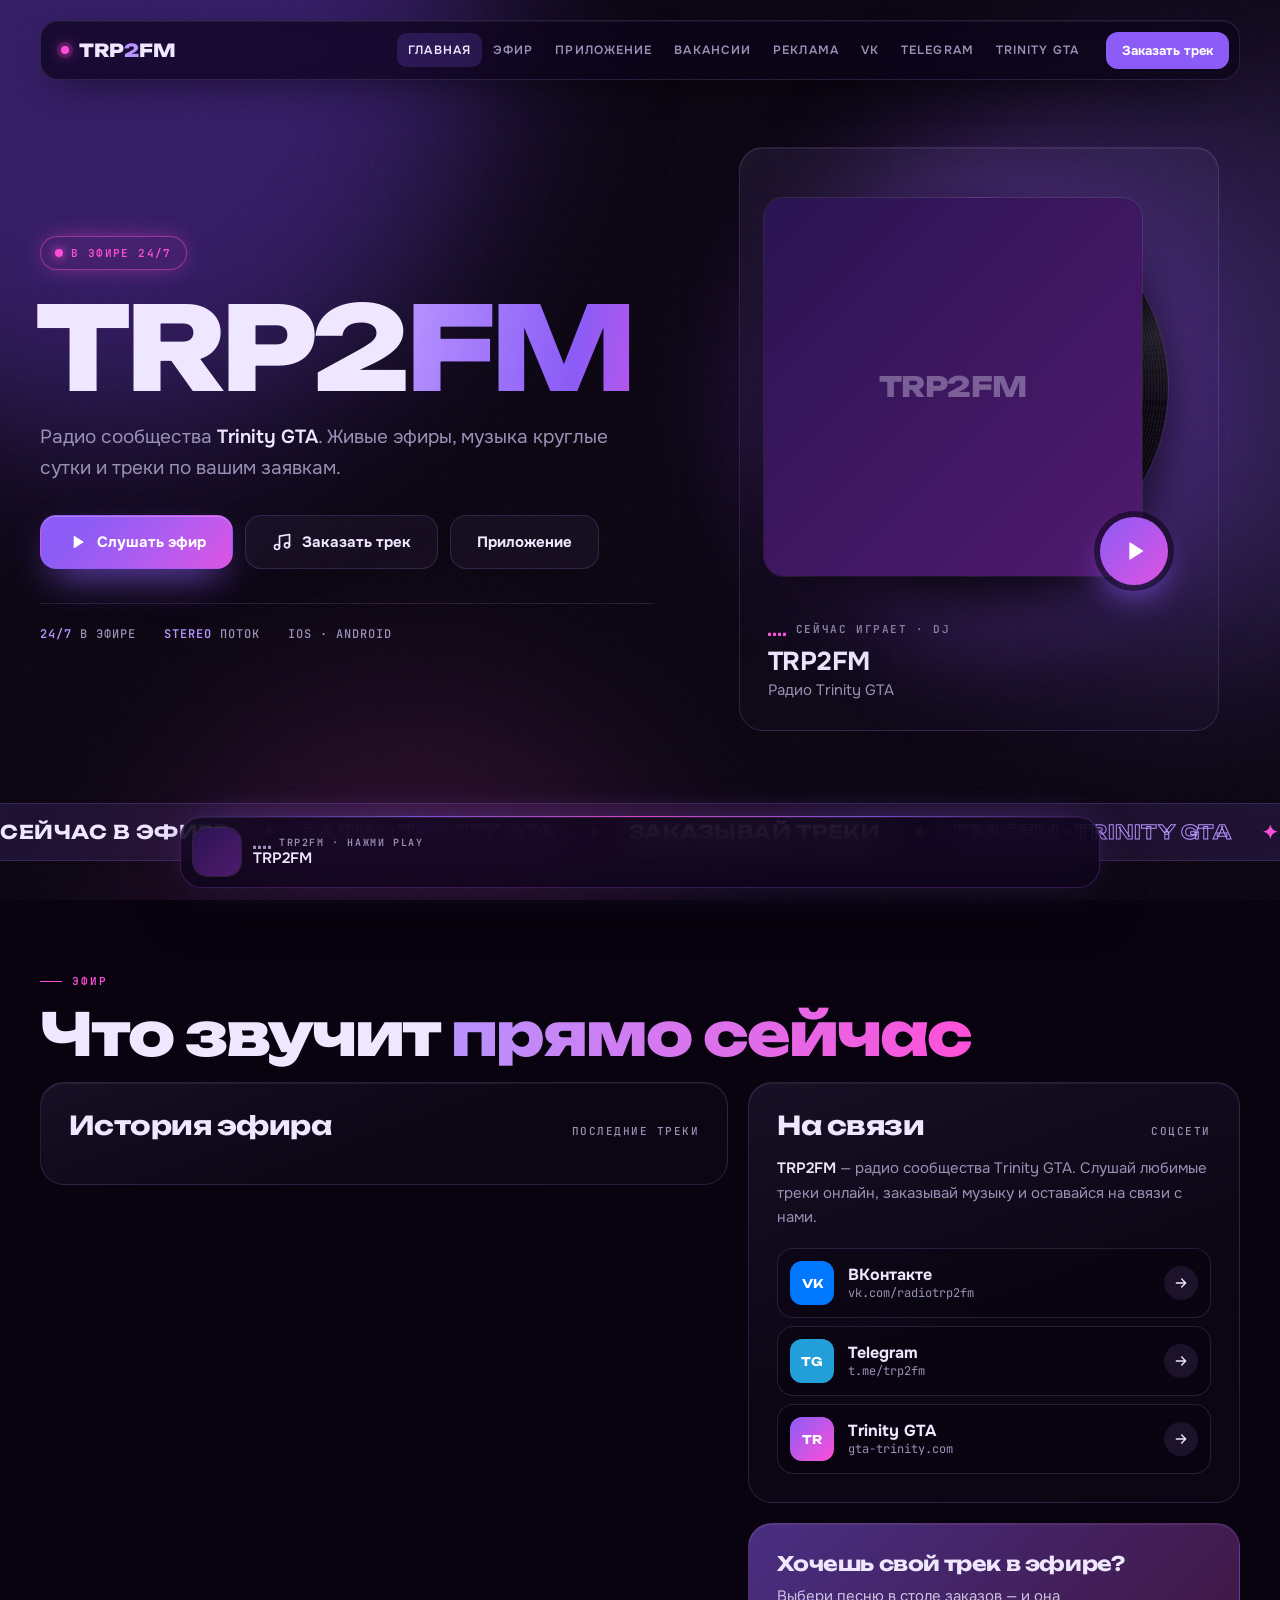
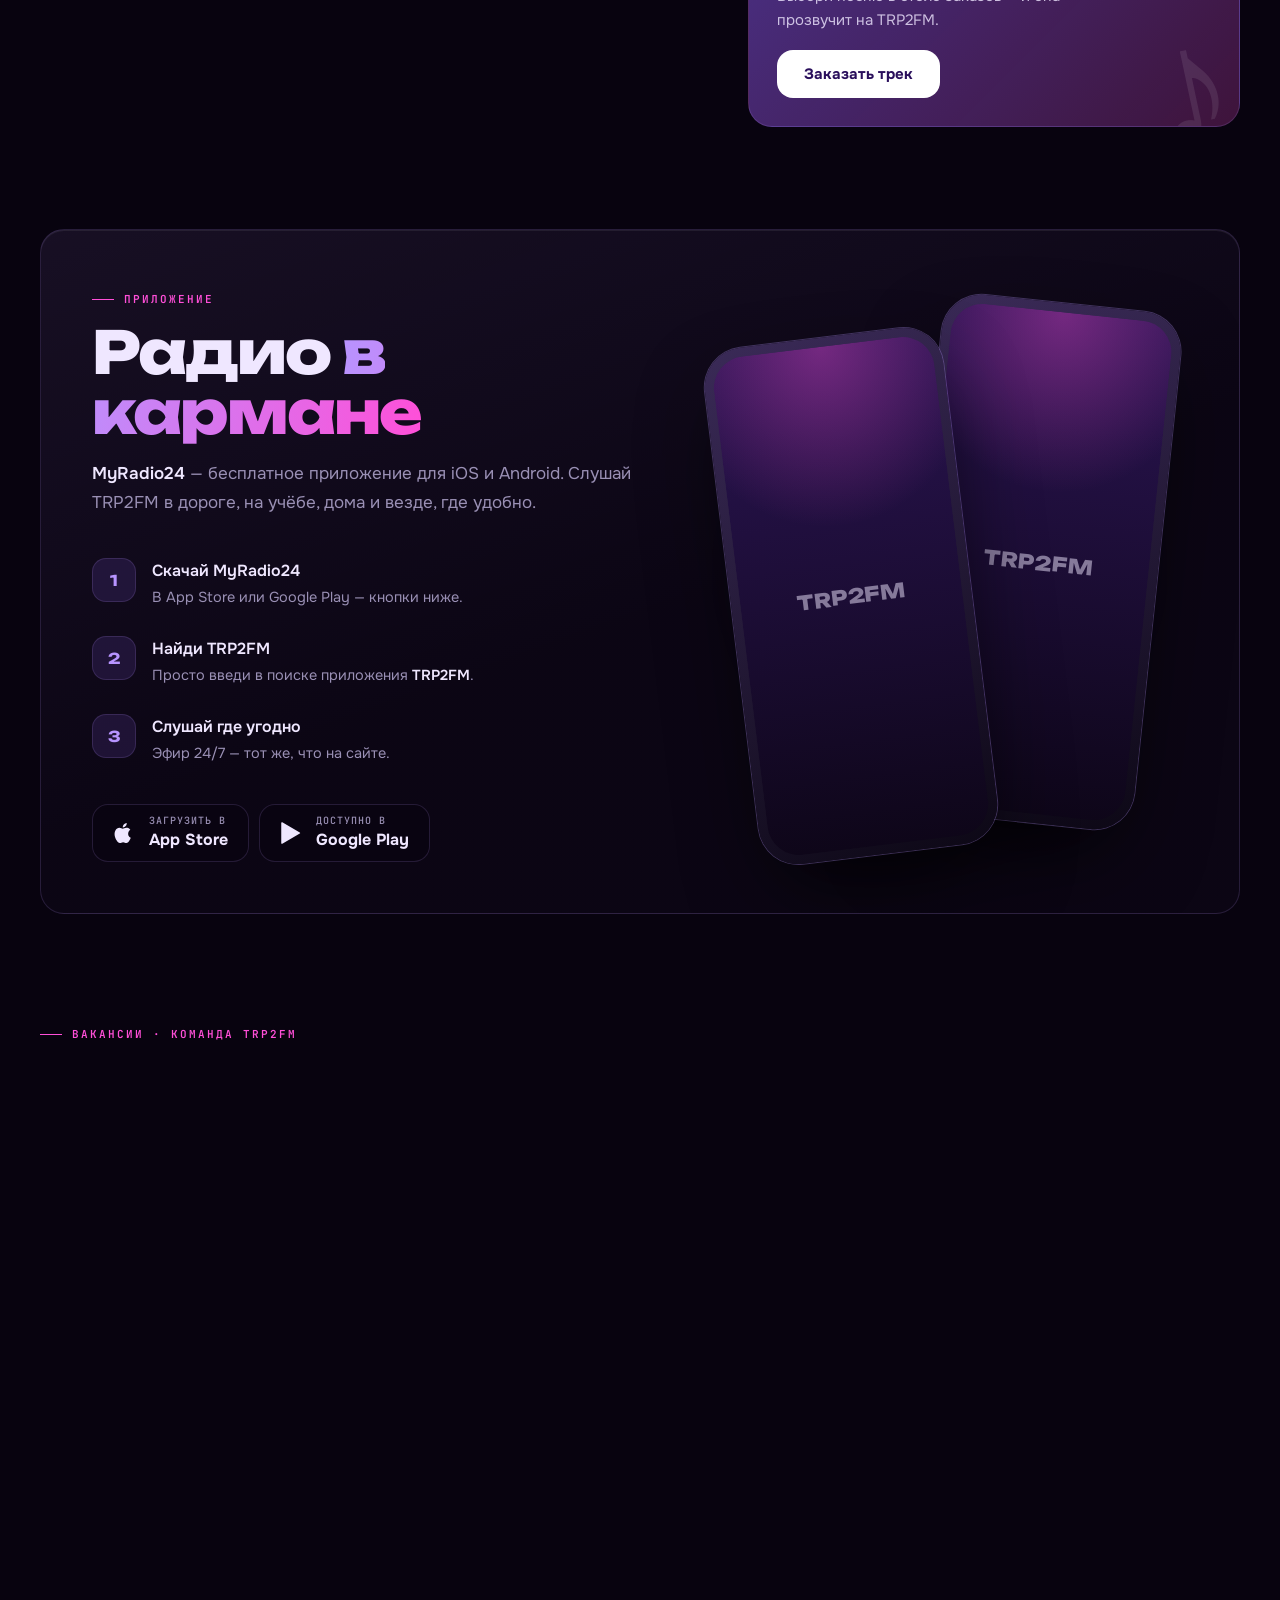
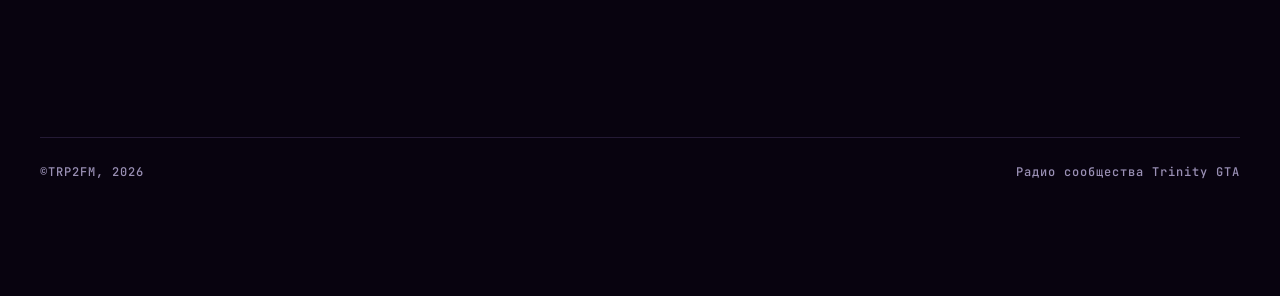
==== trp2fm/index.html @ f59fa4ba "Refresh TRP2FM radio site design and fix mobile player layout Co-Authored-By: Claude Fable 5.2 <nore" ====
<!DOCTYPE html>
<html lang="ru">
<!-- ВЕРСИЯ ДЛЯ ПРОСМОТРА НА КОМПЬЮТЕРЕ: то же, что index.php, но без PHP, счётчика Метрики и серверных скриптов /js/*.
     Картинки из /imgs и /app здесь не загрузятся — вместо них показаны запасные значки. Эфир и текущий трек работают, если есть интернет. -->
<head>
    <meta charset="utf-8">
    <meta name="viewport" content="width=device-width, initial-scale=1, viewport-fit=cover">
    <meta name="theme-color" content="#08030f">
    <meta name="description" content="Radio TRP2FM — радио сообщества Trinity GTA. Слушай онлайн 24/7, заказывай треки, скачай приложение и стань ведущим.">
    <link rel="icon" href="/imgs/favicon.jpg">
    <link rel="preconnect" href="https://fonts.googleapis.com">
    <link rel="preconnect" href="https://fonts.gstatic.com" crossorigin>
    <link href="https://fonts.googleapis.com/css2?family=Unbounded:wght@500;700;800&family=Onest:wght@400;500;600;700&family=JetBrains+Mono:wght@400;500;600&display=swap" rel="stylesheet">
    <title>Radio TRP2FM - Слушать онлайн. Заказ треков</title>
    <script>
    /* Запоминаем аудио-элемент плеера, чтобы точно знать: играет эфир, грузится или стоит */
    window.__trpMedia = [];
    (function(){ try {
        var P = HTMLMediaElement.prototype, orig = P.play;
        P.play = function(){
            if (window.__trpMedia.indexOf(this) < 0) { window.__trpMedia.push(this); document.dispatchEvent(new CustomEvent('trp:media', { detail: this })); }
            return orig.apply(this, arguments);
        };
    } catch (e) {} })();
    document.documentElement.className += ' js';
    </script>
    <style>
        :root {
            /* цветовая гамма — прежняя */
            --ink:      #08030f;
            --ink-2:    #120822;
            --violet:   #8b5cf6;
            --violet-2: #b794ff;
            --neon:     #ff4fd8;
            --paper:    #efe7ff;
            --mute:     #9a90b5;
            --line:     rgba(183,148,255,0.16);
            --glass:    rgba(183,148,255,0.06);
            --glass-2:  rgba(18,8,34,0.72);
            --display:  'Unbounded', 'Arial Black', Impact, sans-serif;
            --body:     'Onest', system-ui, -apple-system, 'Segoe UI', sans-serif;
            --mono:     'JetBrains Mono', ui-monospace, Consolas, monospace;
            --ease:     cubic-bezier(.22,1,.36,1);
            --r:        24px;
            --pad-l:    max(16px, env(safe-area-inset-left, 0px));
            --pad-r:    max(16px, env(safe-area-inset-right, 0px));
            --dock-h:   72px;

            /* имена, которые использовал прежний блок плеера */
            --purple-glow:  #a855f7;
            --purple-light: #c084fc;
            --border:       rgba(168, 85, 247, 0.25);
            --white:        #ffffff;
        }

        *, *::before, *::after { box-sizing: border-box; }
        html { scroll-behavior: smooth; -webkit-text-size-adjust: 100%; overflow-x: hidden; }
        body {
            margin: 0; min-width: 320px; overflow-x: hidden;
            background: var(--ink); color: var(--paper);
            font: 400 16px/1.6 var(--body); text-align: left; -webkit-font-smoothing: antialiased;
        }
        a, a:hover { color: inherit; text-decoration: none; }
        h1, h2, h3, p, ol, ul { margin: 0; }
        button { font: inherit; color: inherit; }
        img, svg { display: block; }
        [hidden] { display: none !important; }
        :focus-visible { outline: 2px solid var(--violet-2); outline-offset: 3px; border-radius: 8px; }
        ::selection { background: var(--violet); color: #fff; }

        /* ─── ФОН ─── */
        .atmo { position: fixed; inset: 0; z-index: 0; pointer-events: none; overflow: hidden; }
        .atmo i { position: absolute; border-radius: 50%; filter: blur(90px); will-change: transform; }
        .atmo .a1 { width: 60vmax; height: 60vmax; left: -22vmax; top: -26vmax; background: rgba(110,60,220,.42); animation: float1 26s ease-in-out infinite alternate; }
        .atmo .a2 { width: 46vmax; height: 46vmax; right: -16vmax; top: 6vmax; background: rgba(139,92,246,.26); animation: float2 32s ease-in-out infinite alternate; }
        .atmo .a3 { width: 40vmax; height: 40vmax; left: 12vmax; bottom: -24vmax; background: rgba(255,79,216,.13); animation: float1 38s ease-in-out infinite alternate-reverse; }
        @keyframes float1 { to { transform: translate(6vmax, 5vmax) scale(1.1); } }
        @keyframes float2 { to { transform: translate(-7vmax, 6vmax) scale(.92); } }
        .grain { position: fixed; inset: 0; z-index: 1; pointer-events: none; opacity: .06;
            background-image: url("data:image/svg+xml,%3Csvg xmlns='http://www.w3.org/2000/svg' width='160' height='160'%3E%3Cfilter id='n'%3E%3CfeTurbulence type='fractalNoise' baseFrequency='.9' numOctaves='3' stitchTiles='stitch'/%3E%3C/filter%3E%3Crect width='100%25' height='100%25' filter='url(%23n)'/%3E%3C/svg%3E"); }

        .page-wrap { position: relative; z-index: 2; padding: 0 var(--pad-r) 0 var(--pad-l); overflow-x: clip; } /* clip: ничего не вылезает за экран по ширине, шапка при этом остаётся «липкой» */
        .wrap { max-width: 1200px; margin: 0 auto; }
        section[id] { scroll-margin-top: 96px; }

        /* стекло */
        .card { position: relative; border-radius: var(--r); border: 1px solid var(--line);
            background: linear-gradient(160deg, rgba(183,148,255,.09), rgba(183,148,255,.025) 55%);
            box-shadow: inset 0 1px 0 rgba(255,255,255,.07); }

        /* ─── ШАПКА ─── */
        .top { position: sticky; top: calc(10px + env(safe-area-inset-top, 0px)); z-index: 100; padding-top: 10px; }
        .navrow { display: flex; align-items: center; gap: 8px; height: 60px; padding: 0 10px 0 20px; border-radius: 18px;
            border: 1px solid var(--line); background: rgba(12,5,24,.72);
            -webkit-backdrop-filter: blur(18px) saturate(1.4); backdrop-filter: blur(18px) saturate(1.4);
            box-shadow: 0 14px 40px -18px rgba(0,0,0,.8), inset 0 1px 0 rgba(255,255,255,.06); }
        .logo { display: flex; align-items: center; gap: 10px; font: 800 18px var(--display); letter-spacing: -.3px; color: var(--paper); margin-right: auto; }
        .logo em { font-style: normal; color: var(--violet-2); }
        .logo i { width: 8px; height: 8px; border-radius: 50%; background: var(--neon); box-shadow: 0 0 0 4px rgba(255,79,216,.18), 0 0 14px var(--neon); animation: pulse 1.6s ease-in-out infinite; }
        @keyframes pulse { 50% { opacity: .35; } }
        .links { display: flex; align-items: center; }
        .links .nav-link { font: 600 12px var(--body); text-transform: uppercase; letter-spacing: 1.1px; color: var(--mute);
            padding: 9px 11px; border-radius: 10px; transition: color .2s, background .2s; white-space: nowrap; }
        .links .nav-link:hover { color: var(--paper); background: rgba(183,148,255,.1); }
        .links .nav-link.cur { color: var(--paper); background: rgba(139,92,246,.2); }
        .nav-order { margin-left: 8px; font: 700 13px var(--body); padding: 10px 16px; border-radius: 12px; background: var(--violet); color: #fff; white-space: nowrap;
            transition: background .2s, transform .2s var(--ease); }
        .nav-order:hover { background: #9b6dff; color: #fff; transform: translateY(-1px); }
        .burger { display: none; align-items: center; gap: 8px; background: rgba(183,148,255,.08); border: 1px solid var(--line); color: var(--paper);
            font: 600 13px var(--body); padding: 0 14px; height: 40px; border-radius: 12px; cursor: pointer; }
        .burger span, .burger span::before, .burger span::after { display: block; width: 16px; height: 2px; border-radius: 2px; background: currentColor; position: relative; transition: transform .25s var(--ease), background .2s; }
        .burger span::before, .burger span::after { content: ""; position: absolute; left: 0; }
        .burger span::before { top: -5px; } .burger span::after { top: 5px; }
        .burger[aria-expanded="true"] span { background: transparent; }
        .burger[aria-expanded="true"] span::before { transform: translateY(5px) rotate(45deg); }
        .burger[aria-expanded="true"] span::after { transform: translateY(-5px) rotate(-45deg); }
        .drawer { display: grid; grid-template-columns: 1fr 1fr; gap: 6px; margin-top: 8px; padding: 10px; border-radius: 18px; border: 1px solid var(--line);
            background: rgba(12,5,24,.94); -webkit-backdrop-filter: blur(18px); backdrop-filter: blur(18px); box-shadow: 0 24px 60px -20px rgba(0,0,0,.9); }
        .drawer .mobile-nav-link { font: 600 13px var(--body); letter-spacing: 1px; text-transform: uppercase; color: var(--paper); padding: 14px; border-radius: 12px; background: rgba(183,148,255,.06); }
        .drawer .mobile-nav-link:hover, .drawer .mobile-nav-link:active { background: rgba(139,92,246,.25); color: #fff; }

        /* ─── КНОПКИ ─── */
        .btn { display: inline-flex; align-items: center; justify-content: center; gap: 10px; min-height: 54px; padding: 0 26px; border-radius: 16px; border: 1px solid transparent;
            font: 700 15px/1.2 var(--body); cursor: pointer; transition: transform .25s var(--ease), box-shadow .25s, background .25s, border-color .25s; -webkit-tap-highlight-color: transparent; }
        .btn svg { width: 20px; height: 20px; flex-shrink: 0; }
        .btn:active { transform: scale(.97); }
        .btn-main, .btn-main:hover { color: #fff; background: linear-gradient(135deg, var(--violet) 20%, #b05cf0 60%, var(--neon) 130%);
            box-shadow: inset 0 1px 0 rgba(255,255,255,.25), 0 16px 40px -14px var(--violet); }
        .btn-main:hover { transform: translateY(-2px); box-shadow: inset 0 1px 0 rgba(255,255,255,.3), 0 22px 50px -14px var(--violet); }
        .btn-ghost { border-color: var(--line); background: var(--glass); color: var(--paper); }
        .btn-ghost:hover { border-color: var(--violet-2); background: rgba(139,92,246,.14); color: var(--paper); transform: translateY(-2px); }
        .btn .i-pause, .on .btn .i-play { display: none; }
        .on .btn .i-pause { display: block; }
        .btn .t-on, .on .btn .t-off { display: none; }
        .on .btn .t-on { display: inline; }

        /* эквалайзер */
        .eq { display: inline-flex; align-items: flex-end; gap: 2px; height: 14px; flex-shrink: 0; }
        .eq i { width: 3px; height: 100%; border-radius: 2px; background: currentColor; transform-origin: 50% 100%; transform: scaleY(.25); }
        .on .eq i { animation: eq 1s ease-in-out infinite; }
        .eq i:nth-child(2) { animation-delay: -.35s; } .eq i:nth-child(3) { animation-delay: -.7s; } .eq i:nth-child(4) { animation-delay: -.2s; }
        @keyframes eq { 0%,100% { transform: scaleY(.25); } 30% { transform: scaleY(1); } 60% { transform: scaleY(.5); } }

        /* ─── HERO ─── */
        .hero { display: grid; grid-template-columns: minmax(0, 1.08fr) minmax(0, .92fr); gap: clamp(28px, 5vw, 72px); align-items: center; padding: clamp(36px, 6vw, 84px) 0 clamp(40px, 6vw, 72px); }
        .hero-copy { min-width: 0; }
        .chips { display: flex; flex-wrap: wrap; gap: 8px; margin-bottom: 26px; }
        .chip { display: inline-flex; align-items: center; gap: 8px; height: 34px; padding: 0 14px; border-radius: 999px; border: 1px solid var(--line); background: var(--glass);
            font: 600 11px var(--mono); letter-spacing: 1.4px; text-transform: uppercase; color: var(--mute); }
        .chip.live { color: var(--neon); border-color: rgba(255,79,216,.45); background: rgba(255,79,216,.08); box-shadow: 0 0 24px -6px rgba(255,79,216,.6); }
        .chip.live i { width: 8px; height: 8px; border-radius: 50%; background: var(--neon); box-shadow: 0 0 10px var(--neon); animation: pulse 1.4s ease-in-out infinite; }
        .chip b { color: var(--paper); font-weight: 600; }
        .chip svg { width: 14px; height: 14px; }
        .word { font: 800 clamp(58px, 9.4vw, 116px)/.9 var(--display); letter-spacing: -.045em; margin: 0 0 22px -.04em; white-space: nowrap; }
        .word em { font-style: normal; color: transparent; background: linear-gradient(100deg, var(--violet-2), var(--violet) 35%, var(--neon) 70%, var(--violet-2)); background-size: 220% 100%;
            -webkit-background-clip: text; background-clip: text; animation: sheen 8s linear infinite; }
        @keyframes sheen { to { background-position: -220% 0; } }
        .tag { font-size: clamp(16px, 1.5vw, 19px); color: var(--mute); max-width: 44ch; margin-bottom: 32px; line-height: 1.6; }
        .tag b { color: var(--paper); font-weight: 600; }
        .cta { display: flex; gap: 12px; flex-wrap: wrap; }
        .facts { display: flex; flex-wrap: wrap; gap: 10px 28px; margin-top: 34px; padding-top: 22px; border-top: 1px solid var(--line); font: 500 12px var(--mono); letter-spacing: 1px; text-transform: uppercase; color: var(--mute); }
        .facts b { color: var(--violet-2); font-weight: 600; }

        /* карточка «сейчас играет» */
        .np { padding: clamp(16px, 2vw, 24px); justify-self: center; width: 100%; max-width: 480px; }
        .np-glow { position: absolute; inset: 8% 8% 22%; border-radius: 50%; background: var(--violet) center / cover no-repeat; filter: blur(70px) saturate(1.7); opacity: .5; z-index: -1; transition: opacity .6s; }
        .on .np-glow { opacity: .8; }
        .np-art { position: relative; aspect-ratio: 1 / 1; }
        .vinyl { position: absolute; inset: 6%; border-radius: 50%; background: repeating-radial-gradient(circle, #0d0a12 0 1.5px, #1b1524 1.5px 3px);
            box-shadow: 0 0 0 1px rgba(183,148,255,.14), 0 20px 50px rgba(0,0,0,.6); transition: transform .9s var(--ease); }
        .vinyl::before { content: ""; position: absolute; inset: 0; border-radius: 50%; animation: spin 3.4s linear infinite; animation-play-state: paused;
            background: conic-gradient(from 30deg, transparent 0 8%, rgba(255,255,255,.1) 12%, transparent 18% 50%, rgba(255,255,255,.08) 62%, transparent 68%); }
        .vinyl::after { content: ""; position: absolute; inset: 36%; border-radius: 50%; background: linear-gradient(135deg, var(--violet), var(--neon)); box-shadow: 0 0 0 3px #0d0a12; }
        .on .vinyl { transform: translateX(18%); }
        .on .vinyl::before { animation-play-state: running; }
        @keyframes spin { to { transform: rotate(360deg); } }
        .cover { position: absolute; inset: 0 12% 0 0; margin: auto 0; aspect-ratio: 1 / 1; height: 88%; border-radius: 20px; overflow: hidden; background: linear-gradient(135deg, #2a1452, #501a6e);
            box-shadow: 0 30px 70px -20px rgba(0,0,0,.85), 0 0 0 1px rgba(255,255,255,.1); transition: transform .9s var(--ease); display: grid; place-items: center; }
        .cover::before { content: "TRP2FM"; font: 800 clamp(18px, 2.4vw, 28px) var(--display); color: rgba(239,231,255,.35); letter-spacing: -.5px; }
        .on .cover { transform: translateX(-2%) rotate(-2deg); }
        .cover [data-myinfo="img"] { position: absolute !important; inset: 0 !important; width: auto !important; height: auto !important; margin: 0 !important; display: block !important;
            border-radius: 0 !important; background-size: cover !important; background-position: center !important; background-repeat: no-repeat !important; }
        [data-myinfo="logo"] { display: none !important; }
        .np-play { position: absolute; right: 6%; bottom: 4%; width: 68px; height: 68px; border-radius: 50%; border: 0; cursor: pointer; color: #fff; display: grid; place-items: center;
            background: linear-gradient(135deg, var(--violet), var(--neon) 140%); box-shadow: 0 0 0 6px rgba(8,3,15,.55), 0 14px 34px -8px var(--violet); transition: transform .25s var(--ease); z-index: 2; }
        .np-play:hover { transform: scale(1.07); } .np-play:active { transform: scale(.95); }
        .np-play svg { width: 28px; height: 28px; }
        .np-play .i-pause, .on .np-play .i-play { display: none; }
        .on .np-play .i-pause { display: block; }
        .np-body { padding: 20px 4px 4px; min-width: 0; }
        .np-k { display: flex; align-items: center; gap: 10px; font: 600 11px var(--mono); letter-spacing: 1.6px; text-transform: uppercase; color: var(--mute); }
        .np-k .eq { color: var(--neon); }
        .np-k [data-myinfo="djname"] { color: var(--violet-2); }
        .np-t { overflow: hidden; margin-top: 10px; }
        .np-t.scroll { -webkit-mask-image: linear-gradient(90deg, #000 86%, transparent); mask-image: linear-gradient(90deg, #000 86%, transparent); }
        .now-track { display: inline-block; white-space: nowrap; font: 700 clamp(20px, 2.1vw, 26px)/1.25 var(--body); letter-spacing: -.3px; }
        .np-t.scroll .now-track { animation: tick var(--dur, 12s) ease-in-out infinite alternate; }
        @keyframes tick { 0%,15% { transform: translateX(0); } 85%,100% { transform: translateX(calc(-1 * var(--dist, 0px))); } }
        .np-a { color: var(--mute); font-size: 15px; white-space: nowrap; overflow: hidden; text-overflow: ellipsis; min-height: 24px; }

        /* ─── БЕГУЩАЯ ЛЕНТА ─── */
        .band { margin: 0 calc(-1 * var(--pad-r)) 0 calc(-1 * var(--pad-l)); overflow: hidden; padding: 16px 0; border-top: 1px solid var(--line); border-bottom: 1px solid var(--line);
            background: linear-gradient(90deg, rgba(139,92,246,.14), rgba(255,79,216,.08), rgba(139,92,246,.14)); }
        .band-in { display: flex; width: max-content; animation: run 44s linear infinite; }
        .band-in span { font: 700 clamp(15px, 1.6vw, 19px) var(--display); text-transform: uppercase; letter-spacing: .5px; white-space: nowrap; padding-right: 26px; color: var(--paper); }
        .band-in span:nth-child(even) { color: transparent; -webkit-text-stroke: 1px var(--violet-2); }
        .band-in span i { font-style: normal; color: var(--neon); padding-left: 26px; -webkit-text-stroke: 0; }
        @keyframes run { to { transform: translateX(-50%); } }

        /* ─── РАЗДЕЛЫ ─── */
        .sec { padding: clamp(56px, 8vw, 104px) 0 0; }
        .kicker { display: inline-flex; align-items: center; gap: 10px; font: 600 11px var(--mono); letter-spacing: 2px; text-transform: uppercase; color: var(--neon); margin-bottom: 16px; }
        .kicker::before { content: ""; width: 22px; height: 1px; background: var(--neon); }
        .big { margin: 0 0 18px; font: 800 clamp(30px, 4.6vw, 60px)/1.02 var(--display); letter-spacing: -.035em; text-wrap: balance; }
        .big em { font-style: normal; color: transparent; background: linear-gradient(100deg, var(--violet-2), var(--neon)); -webkit-background-clip: text; background-clip: text; }
        .lede { font-size: 17px; color: var(--mute); line-height: 1.7; max-width: 52ch; margin: 0 0 28px; }
        .lede b { color: var(--paper); font-weight: 600; }
        .h2row { display: flex; align-items: baseline; justify-content: space-between; gap: 16px; margin-bottom: 16px; }
        .h2row h2 { font: 700 clamp(20px, 2.2vw, 26px)/1.1 var(--display); letter-spacing: -.02em; }
        .h2row small { font: 500 11px var(--mono); color: var(--mute); letter-spacing: 1.5px; text-transform: uppercase; white-space: nowrap; }

        /* ─── ЭФИР: журнал + соцсети ─── */
        .lower { display: grid; grid-template-columns: minmax(0, 1.4fr) minmax(0, 1fr); gap: 20px; align-items: start; }
        .pane { padding: clamp(18px, 2.4vw, 28px); }
        .scroll-log { max-height: 492px; overflow-y: auto; margin: 0 -8px; padding: 0 8px; scrollbar-width: thin; scrollbar-color: rgba(139,92,246,.5) transparent; overscroll-behavior: contain; }
        .scroll-log::-webkit-scrollbar { width: 4px; }
        .scroll-log::-webkit-scrollbar-thumb { background: rgba(139,92,246,.5); border-radius: 4px; }
        .my_lastsongs { display: block; width: 100%; }
        .my_lastsonghtml { display: none; }
        .log-empty { color: var(--mute); font-size: 14px; padding: 18px 4px; }
        a.logrow { display: grid !important; grid-template-columns: 48px minmax(0, 1fr) auto; align-items: center; gap: 14px; padding: 10px; border-radius: 14px;
            color: var(--paper) !important; transition: background .2s; }
        a.logrow + a.logrow { margin-top: 2px; }
        a.logrow:hover, a.logrow:focus-visible { background: rgba(139,92,246,.14); }
        a.logrow img { width: 48px; height: 48px; border-radius: 10px; object-fit: cover; background: linear-gradient(135deg, #2a1452, #501a6e); box-shadow: 0 0 0 1px rgba(255,255,255,.08); }
        a.logrow .nm { font-weight: 600; font-size: 15px; line-height: 1.3; min-width: 0; overflow: hidden; text-overflow: ellipsis; white-space: nowrap; }
        a.logrow .nm small { display: block; font: 400 13px var(--body); color: var(--mute); margin-top: 2px; overflow: hidden; text-overflow: ellipsis; }
        a.logrow time { font: 500 12px var(--mono); color: var(--mute); font-variant-numeric: tabular-nums; }
        a.logrow.live { background: linear-gradient(90deg, rgba(255,79,216,.14), rgba(139,92,246,.1)); box-shadow: inset 0 0 0 1px rgba(255,79,216,.28); }
        a.logrow.live time { color: var(--neon); }
        a.logrow.live .nm small { color: var(--violet-2); }

        .side { display: grid; gap: 20px; }
        .about { font-size: 15px; color: var(--mute); line-height: 1.65; margin: 0 0 18px; }
        .about b { color: var(--paper); font-weight: 600; }
        .freqs { display: grid; gap: 8px; }
        .freqs a { display: flex; align-items: center; gap: 14px; padding: 12px; border-radius: 16px; border: 1px solid var(--line); background: rgba(8,3,15,.35);
            transition: transform .25s var(--ease), border-color .25s, background .25s; }
        .freqs a:hover, .freqs a:focus-visible { transform: translateX(4px); border-color: var(--violet-2); background: rgba(139,92,246,.16); }
        .freqs .ico { width: 44px; height: 44px; border-radius: 12px; display: grid; place-items: center; overflow: hidden; flex-shrink: 0; font: 800 12px var(--display); color: #fff; }
        .freqs .ico img { width: 100%; height: 100%; object-fit: contain; }
        .freqs .ico b { display: none; }
        .freqs .ico.noimg { background: var(--c); }
        .freqs .ico.noimg b { display: block; }
        .freqs .t { font-weight: 700; font-size: 16px; line-height: 1.25; min-width: 0; }
        .freqs .t small { display: block; font: 400 12px var(--mono); color: var(--mute); overflow: hidden; text-overflow: ellipsis; white-space: nowrap; }
        .freqs .ar { margin-left: auto; width: 34px; height: 34px; border-radius: 50%; display: grid; place-items: center; background: rgba(183,148,255,.1); flex-shrink: 0; transition: background .25s, transform .25s var(--ease); }
        .freqs .ar svg { width: 16px; height: 16px; }
        .freqs a:hover .ar { background: var(--violet); transform: rotate(-45deg); }
        .order { overflow: hidden; background: linear-gradient(135deg, rgba(139,92,246,.5), rgba(255,79,216,.22)); }
        .order h3 { font: 700 20px/1.2 var(--display); letter-spacing: -.02em; margin-bottom: 8px; }
        .order p { color: rgba(239,231,255,.8); font-size: 15px; margin-bottom: 18px; max-width: 34ch; }
        .order .btn { background: #fff; color: #2a0f5c; min-height: 48px; }
        .order .btn:hover { transform: translateY(-2px); color: #2a0f5c; }
        .order::after { content: "♪"; position: absolute; right: 8px; bottom: -42px; font: 800 170px/1 var(--display); color: rgba(255,255,255,.09); transform: rotate(-12deg); pointer-events: none; }

        /* ─── ПРИЛОЖЕНИЕ ─── */
        .app { display: grid; grid-template-columns: minmax(0, 1.05fr) minmax(0, .95fr); gap: clamp(24px, 4vw, 56px); align-items: center; padding: clamp(22px, 4vw, 56px); overflow: hidden; }
        .steps { list-style: none; padding: 0; counter-reset: s; margin-bottom: 28px; display: grid; gap: 4px; }
        .steps li { counter-increment: s; display: grid; grid-template-columns: 44px minmax(0, 1fr); gap: 16px; padding: 12px 0; align-items: start; }
        .steps li::before { content: counter(s); width: 44px; height: 44px; border-radius: 14px; display: grid; place-items: center; font: 700 15px var(--display); color: var(--violet-2);
            background: rgba(139,92,246,.14); border: 1px solid var(--line); }
        .steps b { display: block; font-size: 16px; font-weight: 600; margin-bottom: 2px; }
        .steps span { color: var(--mute); font-size: 14.5px; line-height: 1.55; display: block; }
        .steps span b { display: inline; color: var(--paper); font-size: inherit; }
        .steps span a { color: var(--violet-2); text-decoration: underline; text-decoration-color: rgba(183,148,255,.4); text-underline-offset: 3px; }
        .stores { display: flex; gap: 10px; flex-wrap: wrap; }
        .store { display: inline-flex; align-items: center; gap: 12px; min-height: 58px; padding: 8px 20px 8px 16px; border-radius: 16px; border: 1px solid var(--line); background: rgba(8,3,15,.5);
            transition: transform .25s var(--ease), border-color .25s, background .25s; }
        .store:hover { border-color: var(--violet-2); background: rgba(139,92,246,.16); transform: translateY(-2px); }
        .store img, .store svg { width: 28px; height: 28px; object-fit: contain; flex-shrink: 0; }
        .store img + svg { display: none; }
        .store small { display: block; font: 500 10px var(--mono); color: var(--mute); letter-spacing: 1px; text-transform: uppercase; line-height: 1.3; }
        .store b { font-weight: 700; font-size: 16px; line-height: 1.2; }
        .phones { position: relative; height: 540px; max-width: 100%; }
        .phones::before { content: ""; position: absolute; inset: 12% 10%; border-radius: 50%; background: radial-gradient(circle, rgba(139,92,246,.55), transparent 65%); filter: blur(30px); }
        .phone { position: absolute; width: 240px; aspect-ratio: 9 / 19.5; border-radius: 40px; padding: 9px; background: linear-gradient(160deg, #3a2a57, #0d0816);
            box-shadow: 0 0 0 1px rgba(183,148,255,.3), 0 40px 90px -24px rgba(0,0,0,.9); transition: transform .6s var(--ease); }
        .phone img { width: 100%; height: 100%; object-fit: cover; object-position: top; border-radius: 32px; background: #150a29; }
        .phone.noimg { display: grid; }
        .phone.noimg::before { content: "TRP2FM"; border-radius: 32px; display: grid; place-items: center; font: 800 20px var(--display); color: rgba(239,231,255,.5);
            background: radial-gradient(120% 60% at 50% 0%, rgba(255,79,216,.35), transparent 60%), linear-gradient(180deg, #2a1452, #0e0619); }
        .phone.p1 { left: 8%; top: 34px; transform: rotate(-7deg); z-index: 2; }
        .phone.p2 { right: 6%; top: 0; transform: rotate(6deg); }
        .app:hover .phone.p1 { transform: rotate(-4deg) translateY(-8px); }
        .app:hover .phone.p2 { transform: rotate(9deg) translateY(-4px); }

        /* ─── КОМАНДА ─── */
        .team { display: grid; grid-template-columns: minmax(0, 1.05fr) minmax(0, .95fr); gap: 20px; align-items: stretch; }
        .team > .card { padding: clamp(22px, 3.4vw, 44px); }
        .reqs { display: flex; flex-wrap: wrap; gap: 8px; margin: 0 0 20px; }
        .req { display: inline-flex; align-items: center; gap: 8px; font: 600 13px var(--body); padding: 9px 14px; border-radius: 999px; border: 1px solid var(--line); background: var(--glass); }
        .req::before { content: ""; width: 14px; height: 14px; border-radius: 50%; background: var(--violet) url("data:image/svg+xml,%3Csvg xmlns='http://www.w3.org/2000/svg' viewBox='0 0 14 14'%3E%3Cpath d='M4 7.2l2 2 4-4.4' fill='none' stroke='%23fff' stroke-width='1.6' stroke-linecap='round' stroke-linejoin='round'/%3E%3C/svg%3E") center / contain; }
        .warn { display: flex; gap: 12px; align-items: center; border: 1px solid rgba(255,79,216,.4); color: var(--neon); background: rgba(255,79,216,.07); border-radius: 14px;
            padding: 12px 16px; font-weight: 600; font-size: 14px; margin-bottom: 26px; }
        .warn svg { width: 20px; height: 20px; flex-shrink: 0; }
        .steps-h { font: 600 11px var(--mono); letter-spacing: 2px; text-transform: uppercase; color: var(--mute); padding-bottom: 12px; }
        .contact { font-size: 14px; color: var(--mute); margin-top: 20px; }
        .contact a { color: var(--violet-2); text-decoration: underline; text-decoration-color: rgba(183,148,255,.4); text-underline-offset: 3px; }

        .site-footer { margin-top: clamp(56px, 8vw, 96px); padding: 26px 0 calc(var(--dock-h) + 44px + env(safe-area-inset-bottom, 0px)); border-top: 1px solid var(--line);
            display: flex; justify-content: space-between; gap: 12px 24px; flex-wrap: wrap; font: 500 12px var(--mono); color: var(--mute); letter-spacing: 1px; }

        /* появление блоков при прокрутке */
        .js .rv { opacity: 0; transform: translateY(26px); transition: opacity .7s var(--ease), transform .7s var(--ease); transition-delay: var(--d, 0s); }
        .js .rv.in { opacity: 1; transform: none; }

        /* ─── АНКЕТА (выезжающая панель) ─── */
        .scrim { position: fixed; inset: 0; z-index: 300; background: rgba(5,2,10,.66); -webkit-backdrop-filter: blur(6px); backdrop-filter: blur(6px); opacity: 0; pointer-events: none; transition: opacity .3s; }
        .scrim.open { opacity: 1; pointer-events: auto; }
        .sheet { position: fixed; top: 10px; right: 10px; bottom: 10px; z-index: 310; width: min(480px, calc(100% - 20px)); display: flex; flex-direction: column; border-radius: 26px;
            padding: calc(22px + env(safe-area-inset-top, 0px)) 22px calc(22px + env(safe-area-inset-bottom, 0px));
            background: var(--ink-2); border: 1px solid var(--line); transform: translateX(calc(100% + 20px)); visibility: hidden;
            transition: transform .5s var(--ease), visibility 0s linear .5s; }
        .sheet.open { transform: none; visibility: visible; transition: transform .5s var(--ease); box-shadow: -40px 0 120px rgba(0,0,0,.7); }
        .sheet-h { display: flex; align-items: center; justify-content: space-between; gap: 12px; }
        .sheet-h h3 { font: 700 22px var(--display); letter-spacing: -.02em; }
        .x { width: 42px; height: 42px; border-radius: 14px; border: 1px solid var(--line); background: var(--glass); color: var(--paper); font-size: 22px; line-height: 1; cursor: pointer; flex-shrink: 0; }
        .x:hover { border-color: var(--violet-2); }
        .live-line { display: flex; align-items: center; gap: 10px; font: 500 11px var(--mono); color: var(--mute); padding: 10px 14px; border: 1px solid var(--line); border-radius: 12px; margin: 16px 0 18px; min-width: 0; }
        .live-line i { width: 8px; height: 8px; border-radius: 50%; background: var(--mute); flex-shrink: 0; }
        .on .live-line i { background: var(--neon); box-shadow: 0 0 8px var(--neon); animation: pulse 1.2s infinite; }
        .live-line span { white-space: nowrap; }
        .live-line b { color: var(--paper); font-weight: 600; white-space: nowrap; overflow: hidden; text-overflow: ellipsis; min-width: 0; }
        .form { overflow-y: auto; display: grid; gap: 12px; padding-right: 4px; scrollbar-width: thin; scrollbar-color: rgba(139,92,246,.5) transparent; }
        .form label { display: grid; gap: 6px; margin: 0; font: 600 11px var(--mono); letter-spacing: 1px; text-transform: uppercase; color: var(--mute); }
        .form input { width: 100%; font: 500 16px var(--body); color: var(--paper); background: rgba(255,255,255,.04); border: 1px solid var(--line); border-radius: 12px;
            padding: 13px 14px; outline: none; transition: border-color .2s, background .2s; letter-spacing: 0; text-transform: none; }
        .form input::placeholder { color: rgba(154,144,181,.6); }
        .form input:focus { border-color: var(--violet-2); background: rgba(139,92,246,.08); }
        .form .btn { margin-top: 6px; }
        .done { text-align: center; padding: 48px 8px; }
        .done .t { font: 700 24px var(--display); letter-spacing: -.02em; margin-bottom: 10px; }
        .done p { color: var(--mute); margin: 0 0 24px; }

        /* ─── ВИЗУАЛИЗАТОРЫ ПЛЕЕРА (как раньше) ─── */
        #visualizer1, #visualizer2 { position: fixed; bottom: 30px; filter: blur(30px); opacity: 0.35; pointer-events: none; z-index: 3; }
        #visualizer1 { left: 0; }
        #visualizer2 { right: 0; }
        @media (max-width: 770px) { #visualizer1, #visualizer2 { display: none; } }

        /* ─── ПЛЕЕР: плавающая панель ─────────────────────────────────────────
           Все элементы стоят в одну строку через flex, без absolute-сдвигов,
           поэтому на телефоне ничего не наезжает друг на друга. */
        .player { position: fixed; z-index: 50; left: 50%; transform: translateX(-50%);
            bottom: calc(12px + env(safe-area-inset-bottom, 0px));
            width: min(920px, calc(100% - var(--pad-l) - var(--pad-r)));
            height: var(--dock-h); display: flex; align-items: center; gap: 14px; padding: 0 14px 0 12px; border-radius: 22px;
            border: 1px solid var(--border); background: rgba(14,6,28,.82);
            -webkit-backdrop-filter: blur(22px) saturate(1.5); backdrop-filter: blur(22px) saturate(1.5);
            box-shadow: 0 24px 60px -18px rgba(0,0,0,.9), 0 0 50px -22px var(--violet), inset 0 1px 0 rgba(255,255,255,.08); }
        .player::before { content: ""; position: absolute; left: 22px; right: 22px; top: -1px; height: 1px; pointer-events: none;
            background: linear-gradient(90deg, transparent, var(--violet), var(--neon), var(--violet), transparent); opacity: .8; }
        .deck-now { display: flex; align-items: center; gap: 12px; min-width: 0; flex: 1 1 auto; }
        .deck-now .mini { width: 48px; height: 48px; border-radius: 14px; flex-shrink: 0; background: linear-gradient(135deg, #2a1452, #501a6e) center / cover no-repeat; box-shadow: 0 0 0 1px rgba(255,255,255,.1); }
        .deck-now .tx { min-width: 0; }
        .deck-now .k { display: flex; align-items: center; gap: 8px; font: 600 10px var(--mono); color: var(--neon); letter-spacing: 1.6px; text-transform: uppercase; }
        .deck-now .k .t-on, .on .deck-now .k .t-off { display: none; }
        .on .deck-now .k .t-on { display: inline; }
        .off .deck-now .k { color: var(--mute); }
        .deck-now .n { font-weight: 600; font-size: 15px; line-height: 1.3; white-space: nowrap; overflow: hidden; text-overflow: ellipsis; color: var(--paper); }
        .deck-now .a { font-size: 12.5px; line-height: 1.3; color: var(--mute); white-space: nowrap; overflow: hidden; text-overflow: ellipsis; }

        #small-player { flex: 0 0 auto; display: flex; align-items: center; }
        .my_player { display: flex !important; align-items: center; gap: 16px; position: static !important; width: auto !important; height: auto !important; }

        /* кнопка play: сверху лежит прозрачная «родная» кнопка плеера .my_play, под ней — наша иконка */
        .pl-play { position: relative; width: 52px; height: 52px; flex: 0 0 52px; border-radius: 50%; color: #fff; display: grid; place-items: center; order: 2;
            background: linear-gradient(135deg, var(--violet), var(--neon) 150%); box-shadow: 0 8px 24px -6px var(--violet), inset 0 1px 0 rgba(255,255,255,.3); transition: transform .2s var(--ease); }
        .pl-play:hover { transform: scale(1.06); } .pl-play:active { transform: scale(.94); }
        .pl-play svg { width: 24px; height: 24px; grid-area: 1 / 1; }
        .pl-play .i-pause, .on .pl-play .i-play { display: none; }
        .on .pl-play .i-pause { display: block; }
        .pl-play .i-spin { grid-area: 1 / 1; width: 100%; height: 100%; border-radius: 50%; border: 2px solid transparent; border-top-color: #fff; opacity: 0; }
        .buf .pl-play .i-spin { opacity: 1; animation: spin .8s linear infinite; }
        .my_play { position: absolute !important; inset: 0 !important; left: 0 !important; top: 0 !important; width: 100% !important; height: 100% !important; margin: 0 !important;
            transform: none !important; border-radius: 50%; opacity: 0 !important; cursor: pointer; background-size: cover; -webkit-tap-highlight-color: transparent; }
        .my_play:focus-visible { opacity: 1 !important; background: none !important; outline: 2px solid #fff; outline-offset: 3px; }

        .my_timer { position: static !important; order: 1; width: auto !important; min-width: 52px; text-align: right; font: 500 14px var(--mono) !important; font-variant-numeric: tabular-nums;
            color: var(--mute) !important; text-shadow: none; letter-spacing: .5px; }
        .on .my_timer { color: var(--violet-2) !important; }

        .show-volume { order: 3; display: flex; align-items: center; gap: 10px; margin: 0 !important; }
        .show-volume .vol-ico { width: 20px; height: 20px; color: var(--mute); flex-shrink: 0; }
        .my_volumediv { position: relative !important; right: auto !important; left: auto !important; top: auto !important; bottom: auto !important; width: 112px; height: 6px; border-radius: 6px;
            background: rgba(168,85,247,.22) !important; cursor: pointer; user-select: none; -webkit-user-select: none; touch-action: none; }
        .my_volumediv::before { content: ""; position: absolute; left: -8px; right: -8px; top: -14px; bottom: -14px; } /* увеличенная зона нажатия */
        .my_volume { height: 6px; max-width: 100%; border-radius: 6px; background: linear-gradient(90deg, var(--violet), var(--purple-light)) !important; pointer-events: none; }
        .my_volumecursor { position: absolute !important; top: -5px !important; width: 16px !important; height: 16px !important; margin-left: -6px; border-radius: 50% !important;
            background: #fff !important; box-shadow: 0 2px 8px rgba(0,0,0,.5), 0 0 0 4px rgba(168,85,247,.25); cursor: pointer; }
        .vol-btn { display: none; width: 44px; height: 44px; flex: 0 0 44px; border-radius: 14px; border: 1px solid var(--line); background: var(--glass); color: var(--paper); cursor: pointer; place-items: center; padding: 0; }
        .vol-btn svg { width: 20px; height: 20px; }
        .player.vol-open .vol-btn { border-color: var(--violet-2); background: rgba(139,92,246,.2); }

        /* ─── АДАПТИВ ─── */
        @media (max-width: 1100px) { .links, .nav-order { display: none; } .burger { display: inline-flex; } }
        @media (min-width: 1101px) { .drawer { display: none !important; } }
        @media (max-width: 900px) {
            .hero { grid-template-columns: 1fr; }
            .np { order: -1; max-width: 420px; }
            .word { font-size: clamp(54px, 17.6vw, 132px); }
            .lower, .team { grid-template-columns: 1fr; }
            .app { grid-template-columns: 1fr; }
            .phones { height: 440px; max-width: 440px; width: 100%; justify-self: center; order: -1; }
            .phone { width: 200px; }
        }
        @media (max-width: 640px) {
            :root { --dock-h: 66px; --r: 20px; }
            .btn { min-height: 52px; padding: 0 20px; }
            .cta .btn-main { flex: 1 1 100%; }
            .cta .btn-ghost { flex: 1 1 0; padding: 0 12px; }
            .drawer { grid-template-columns: 1fr 1fr; }
            a.logrow { grid-template-columns: 44px minmax(0, 1fr) auto; gap: 12px; padding: 8px; }
            a.logrow img { width: 44px; height: 44px; }
            .phones { height: 380px; }
            .phone { width: 172px; border-radius: 32px; padding: 7px; }
            .phone img, .phone.noimg::before { border-radius: 25px; }
            .sheet { top: auto; left: 0; right: 0; bottom: 0; width: 100%; max-height: 92dvh; border-radius: 26px 26px 0 0; transform: translateY(105%); }

            /* плеер на телефоне: обложка + название · громкость · play */
            .player { gap: 8px; padding: 0 8px; border-radius: 20px; }
            .deck-now .mini { width: 44px; height: 44px; border-radius: 12px; }
            .my_timer { display: none !important; }
            .pl-play { width: 50px; height: 50px; flex-basis: 50px; }
            .vol-btn { display: grid; }
            /* громкость открывается всплывающей панелью над плеером */
            .show-volume { position: absolute; right: 0; bottom: calc(100% + 10px); height: 56px; padding: 0 22px 0 16px; gap: 14px; border-radius: 18px; border: 1px solid var(--border);
                background: rgba(14,6,28,.96); box-shadow: 0 20px 50px -14px rgba(0,0,0,.9);
                opacity: 0; visibility: hidden; transform: translateY(8px); transition: opacity .2s, transform .25s var(--ease), visibility 0s linear .25s; }
            .player.vol-open .show-volume { opacity: 1; visibility: visible; transform: none; transition: opacity .2s, transform .25s var(--ease); }
            .my_volumediv { width: 180px; height: 8px; }
            .my_volume { height: 8px; }
            .my_volumecursor { top: -6px !important; width: 20px !important; height: 20px !important; margin-left: -8px; }
        }
        @media (prefers-reduced-motion: reduce) {
            html { scroll-behavior: auto; }
            *, *::before, *::after { animation: none !important; }
            .js .rv { opacity: 1; transform: none; transition: none; }
        }
    </style>
</head>
<body class="off">

<div class="atmo" aria-hidden="true"><i class="a1"></i><i class="a2"></i><i class="a3"></i></div>
<div class="grain" aria-hidden="true"></div>

<div class="page-wrap">

    <!-- ШАПКА -->
    <header class="top">
        <div class="wrap">
            <nav class="navrow" aria-label="Основное меню">
                <a class="logo" href="#top"><i></i><span>TRP<em>2</em>FM</span></a>
                <div class="links" id="pcm">
                    <a class="nav-link" data-spy="top" href="#top">ГЛАВНАЯ</a><a class="nav-link" data-spy="air" href="#air">ЭФИР</a><a class="nav-link" data-spy="app" href="#app">ПРИЛОЖЕНИЕ</a><a class="nav-link" data-spy="team" href="#team">ВАКАНСИИ</a><a class="nav-link" target="_blank" rel="noopener" href="https://gta-trinity.com/forum/topic/252397-radio-trp2fm-%E2%80%94-%D1%80%D0%B5%D0%BA%D0%BB%D0%B0%D0%BC%D0%B0-%D0%BD%D0%B0-%D0%BD%D0%B0%D1%88%D0%B5%D0%BC-%D1%80%D0%B0%D0%B4%D0%B8%D0%BE/">РЕКЛАМА</a><a class="nav-link" target="_blank" rel="noopener" href="https://vk.com/radiotrp2fm">VK</a><a class="nav-link" target="_blank" rel="noopener" href="https://t.me/trp2fm">TELEGRAM</a><a class="nav-link" target="_blank" rel="noopener" href="http://gta-trinity.com">TRINITY GTA</a>
                </div>
                <a class="nav-order" href="https://myradio24.com/ru/table/trp2fm" target="_blank" rel="noopener">Заказать трек</a>
                <button class="burger" id="mm" type="button" aria-expanded="false" aria-controls="mobile-nav"><span></span>Меню</button>
            </nav>
            <div class="drawer" id="mobile-nav" hidden>
                <a class="mobile-nav-link" data-spy="top" href="#top">ГЛАВНАЯ</a><a class="mobile-nav-link" data-spy="air" href="#air">ЭФИР</a><a class="mobile-nav-link" data-spy="app" href="#app">ПРИЛОЖЕНИЕ</a><a class="mobile-nav-link" data-spy="team" href="#team">ВАКАНСИИ</a><a class="mobile-nav-link" target="_blank" rel="noopener" href="https://gta-trinity.com/forum/topic/252397-radio-trp2fm-%E2%80%94-%D1%80%D0%B5%D0%BA%D0%BB%D0%B0%D0%BC%D0%B0-%D0%BD%D0%B0-%D0%BD%D0%B0%D1%88%D0%B5%D0%BC-%D1%80%D0%B0%D0%B4%D0%B8%D0%BE/">РЕКЛАМА</a><a class="mobile-nav-link" target="_blank" rel="noopener" href="https://vk.com/radiotrp2fm">VK</a><a class="mobile-nav-link" target="_blank" rel="noopener" href="https://t.me/trp2fm">TELEGRAM</a><a class="mobile-nav-link" target="_blank" rel="noopener" href="http://gta-trinity.com">TRINITY GTA</a>
            </div>
        </div>
    </header>

    <main class="wrap" role="main">

        <!-- ЭФИР -->
        <section class="hero" id="top">
            <div class="hero-copy">
                <div class="chips">
                    <span class="chip live"><i></i>В эфире 24/7</span>
                    <span class="chip" id="pplChip" hidden>
                        <svg viewBox="0 0 24 24" fill="none" stroke="currentColor" stroke-width="2" stroke-linecap="round" stroke-linejoin="round"><path d="M3 14v-2a9 9 0 0 1 18 0v2"/><rect x="2" y="14" width="5" height="7" rx="2"/><rect x="17" y="14" width="5" height="7" rx="2"/></svg>
                        Слушают: <b id="listeners">0</b>
                    </span>
                </div>
                <h1 class="word">TRP2<em>FM</em></h1>
                <p class="tag">Радио сообщества <b>Trinity GTA</b>. Живые эфиры, музыка круглые сутки и треки по вашим заявкам.</p>

                <div class="cta">
                    <button class="btn btn-main" type="button" data-play>
                        <svg class="i-play" viewBox="0 0 24 24" fill="currentColor"><path d="M8 5.2v13.6a.6.6 0 0 0 .92.5l10.6-6.8a.6.6 0 0 0 0-1L8.92 4.7A.6.6 0 0 0 8 5.2z"/></svg>
                        <svg class="i-pause" viewBox="0 0 24 24" fill="currentColor"><rect x="6" y="5" width="4.5" height="14" rx="1.2"/><rect x="13.5" y="5" width="4.5" height="14" rx="1.2"/></svg>
                        <span class="t-off">Слушать эфир</span><span class="t-on">Остановить</span>
                    </button>
                    <a class="btn btn-ghost" href="https://myradio24.com/ru/table/trp2fm" target="_blank" rel="noopener">
                        <svg viewBox="0 0 24 24" fill="none" stroke="currentColor" stroke-width="2" stroke-linecap="round" stroke-linejoin="round"><path d="M9 18V5l12-2v13"/><circle cx="6" cy="18" r="3"/><circle cx="18" cy="16" r="3"/></svg>
                        Заказать трек
                    </a>
                    <a class="btn btn-ghost" href="#app">Приложение</a>
                </div>
                <div class="facts"><span><b>24/7</b> в эфире</span><span><b>Stereo</b> поток</span><span>iOS · Android</span></div>
            </div>

            <div class="np card">
                <div class="np-glow" id="coverGlow"></div>
                <div class="np-art">
                    <div class="vinyl" aria-hidden="true"></div>
                    <div class="cover">
                        <div data-myinfo="logo" style="display:none;"></div>
                        <div data-myinfo="img"></div>
                    </div>
                    <button class="np-play" type="button" data-play aria-label="Слушать или остановить эфир">
                        <svg class="i-play" viewBox="0 0 24 24" fill="currentColor"><path d="M8 5.2v13.6a.6.6 0 0 0 .92.5l10.6-6.8a.6.6 0 0 0 0-1L8.92 4.7A.6.6 0 0 0 8 5.2z"/></svg>
                        <svg class="i-pause" viewBox="0 0 24 24" fill="currentColor"><rect x="6" y="5" width="4.5" height="14" rx="1.2"/><rect x="13.5" y="5" width="4.5" height="14" rx="1.2"/></svg>
                    </button>
                </div>
                <div class="np-body">
                    <div class="np-k"><span class="eq" aria-hidden="true"><i></i><i></i><i></i><i></i></span><span>Сейчас играет · DJ <span data-myinfo="djname"></span></span></div>
                    <div class="np-t" id="nowT"><div class="now-track" id="nowTrack">TRP2FM</div></div>
                    <div class="np-a" id="nowArtist">Радио Trinity GTA</div>
                    <!-- сюда плеер пишет «Артист - Трек»; на странице текст разбирается на две строки -->
                    <span id="songSrc" data-myinfo="song" hidden></span>
                </div>
            </div>
        </section>
    </main>

    <div class="band" aria-hidden="true"><div class="band-in" id="band"></div></div>

    <!-- ЖУРНАЛ + СОЦСЕТИ -->
    <section class="wrap sec" id="air">
        <div class="kicker">Эфир</div>
        <h2 class="big rv">Что звучит <em>прямо сейчас</em></h2>
        <div class="lower">
            <div class="card pane rv">
                <div class="h2row"><h2>История эфира</h2><small>последние треки</small></div>
                <div class="scroll-log">
                    <div class="my_lastsongs" data-revert=1 id="log">
                        <div class="my_lastsonghtml" style="display:none;">
                            <a class="logrow" href="https://www.youtube.com/results?search_query=%songencode%" target="_blank" rel="noopener" title="Найти на YouTube">
                                <img src="https://myradio24.com/%songcover%" alt="" loading="lazy" onerror="this.onerror=null;this.src='[data-uri]'">
                                <span class="nm">%song%</span>
                                <time>%songtime%</time>
                            </a>
                        </div>
                    </div>
                </div>
            </div>
            <div class="side">
                <div class="card pane rv" style="--d:.08s">
                    <div class="h2row"><h2>На связи</h2><small>соцсети</small></div>
                    <p class="about"><b>TRP2FM</b> — радио сообщества Trinity GTA. Слушай любимые треки онлайн, заказывай музыку и оставайся на связи с нами.</p>
                    <div class="freqs">
                        <a href="https://vk.com/radiotrp2fm" target="_blank" rel="noopener"><span class="ico" style="--c:#0077ff"><img src="/imgs/vkicon.png" alt="" onerror="this.parentNode.classList.add('noimg'); this.remove()"><b>VK</b></span><span class="t">ВКонтакте<small>vk.com/radiotrp2fm</small></span><span class="ar"><svg viewBox="0 0 24 24" fill="none" stroke="currentColor" stroke-width="2" stroke-linecap="round" stroke-linejoin="round"><path d="M5 12h14M13 6l6 6-6 6"/></svg></span></a>
                        <a href="https://t.me/trp2fm" target="_blank" rel="noopener"><span class="ico" style="--c:#229ed9"><img src="/imgs/telegramicon.png" alt="" onerror="this.parentNode.classList.add('noimg'); this.remove()"><b>TG</b></span><span class="t">Telegram<small>t.me/trp2fm</small></span><span class="ar"><svg viewBox="0 0 24 24" fill="none" stroke="currentColor" stroke-width="2" stroke-linecap="round" stroke-linejoin="round"><path d="M5 12h14M13 6l6 6-6 6"/></svg></span></a>
                        <a href="http://gta-trinity.com" target="_blank" rel="noopener"><span class="ico" style="--c:linear-gradient(135deg,#8b5cf6,#ff4fd8)"><img src="/imgs/trinityicon.png" alt="" onerror="this.parentNode.classList.add('noimg'); this.remove()"><b>TR</b></span><span class="t">Trinity GTA<small>gta-trinity.com</small></span><span class="ar"><svg viewBox="0 0 24 24" fill="none" stroke="currentColor" stroke-width="2" stroke-linecap="round" stroke-linejoin="round"><path d="M5 12h14M13 6l6 6-6 6"/></svg></span></a>
                    </div>
                </div>
                <div class="card pane order rv" style="--d:.16s">
                    <h3>Хочешь свой трек в эфире?</h3>
                    <p>Выбери песню в столе заказов — и она прозвучит на TRP2FM.</p>
                    <a class="btn" href="https://myradio24.com/ru/table/trp2fm" target="_blank" rel="noopener">Заказать трек</a>
                </div>
            </div>
        </div>
    </section>

    <!-- ПРИЛОЖЕНИЕ -->
    <section class="wrap sec" id="app">
        <div class="app card rv">
            <div>
                <div class="kicker">Приложение</div>
                <h2 class="big">Радио <em>в кармане</em></h2>
                <p class="lede"><b>MyRadio24</b> — бесплатное приложение для iOS и Android. Слушай TRP2FM в дороге, на учёбе, дома и везде, где удобно.</p>
                <ol class="steps">
                    <li><div><b>Скачай MyRadio24</b><span>В App Store или Google Play — кнопки ниже.</span></div></li>
                    <li><div><b>Найди TRP2FM</b><span>Просто введи в поиске приложения <b>TRP2FM</b>.</span></div></li>
                    <li><div><b>Слушай где угодно</b><span>Эфир 24/7 — тот же, что на сайте.</span></div></li>
                </ol>
                <div class="stores">
                    <a class="store" href="https://apps.apple.com/us/app/myradio24/id1487953526" target="_blank" rel="noopener">
                        <img src="/app/app_store.png" alt="" onerror="this.remove()">
                        <svg viewBox="0 0 24 24" fill="currentColor" aria-hidden="true"><path d="M16.4 12.6c0-2.2 1.8-3.2 1.9-3.3-1-1.5-2.6-1.7-3.2-1.7-1.4-.1-2.6.8-3.3.8-.7 0-1.7-.8-2.8-.8-1.4 0-2.8.9-3.5 2.2-1.5 2.6-.4 6.500 1.100 8.600.7 1 1.600 2.200 2.700 2.200 1.100 0 1.500-.7 2.800-.7 1.300 0 1.700.7 2.800.7 1.200 0 1.900-1 2.600-2.100.800-1.200 1.200-2.400 1.200-2.400-.100-.100-2.300-.900-2.300-3.500zM14.300 6.100c.6-.7 1-1.700.9-2.700-.900.100-1.900.6-2.500 1.300-.5.6-1 1.600-.9 2.600 1 .1 1.900-.5 2.500-1.200z"/></svg>
                        <span><small>Загрузить в</small><b>App Store</b></span>
                    </a>
                    <a class="store" href="https://play.google.com/store/apps/details?id=com.myradio24.player" target="_blank" rel="noopener">
                        <img src="/app/Google_play.png" alt="" onerror="this.remove()">
                        <svg viewBox="0 0 24 24" fill="currentColor" aria-hidden="true"><path d="M4.5 3.3v17.4c0 .5.5.8.9.5l15-8.700c.400-.200.400-.800 0-1L5.400 2.800c-.4-.3-.9 0-.9.5z"/></svg>
                        <span><small>Доступно в</small><b>Google Play</b></span>
                    </a>
                </div>
            </div>
            <div class="phones" aria-hidden="true">
                <div class="phone p2"><img src="/app/IMG_2687.png" alt="" loading="lazy" onerror="this.parentNode.classList.add('noimg'); this.remove()"></div>
                <div class="phone p1"><img src="/app/IMG_2685.png" alt="" loading="lazy" onerror="this.parentNode.classList.add('noimg'); this.remove()"></div>
            </div>
        </div>
    </section>

    <!-- КОМАНДА / ВАКАНСИИ -->
    <section class="wrap sec" id="team">
        <div class="kicker">Вакансии · Команда TRP2FM</div>
        <h2 class="big rv">Ищем <em>голоса</em> эфира</h2>
        <div class="team">
            <div class="card rv">
                <p class="lede">Мы в поиске талантливых и харизматичных девушек и парней, готовых создавать атмосферу праздника для слушателей Trinity GTA. От нас — поддержка, крупные выплаты и различные бонусы на проекте.</p>
                <div class="reqs">
                    <span class="req">Качественный микрофон</span>
                    <span class="req">Стабильный интернет</span>
                    <span class="req">Готовность к регулярным эфирам</span>
                </div>
                <div class="warn"><svg viewBox="0 0 24 24" fill="none" stroke="currentColor" stroke-width="2" stroke-linecap="round" stroke-linejoin="round"><path d="M12 9v4M12 17h.01"/><path d="M10.3 3.9 2.4 17.500A2 2 0 0 0 4.100 20.500h15.800a2 2 0 0 0 1.700-3L13.700 3.900a2 2 0 0 0-3.400 0z"/></svg>Заявки без демо-записи рассматриваться не будут</div>
                <button class="btn btn-main" type="button" data-apply>Заполнить анкету радиоведущего</button>
                <p class="contact">По всем вопросам — в личные сообщения <a href="https://vk.com/radiotrp2fm" target="_blank" rel="noopener">группы TRP2FM ВКонтакте</a>.</p>
            </div>
            <div class="card rv" style="--d:.08s">
                <div class="steps-h">Как подать заявку</div>
                <ol class="steps">
                    <li><div><b>Запиши демо от 1 минуты</b><span>Представься, как будто ты уже в эфире, и зачитай несколько приветов (придумай сам или возьми из нашей группы). Формат MP3 или WAV, без обработки.</span></div></li>
                    <li><div><b>Загрузи запись</b><span>На файлообменник с бессрочным хранением — <a href="https://disk.yandex.ru" target="_blank" rel="noopener">disk.yandex.ru</a> или <a href="https://drive.google.com" target="_blank" rel="noopener">drive.google.com</a>.</span></div></li>
                    <li><div><b>Заполни анкету</b><span>Ссылку на демо вставь в последнее поле. Анкета откроется поверх страницы — эфир не прервётся.</span></div></li>
                </ol>
            </div>
        </div>
    </section>

    <footer class="wrap site-footer"><span>&copy;TRP2FM, 2026</span><span>Радио сообщества Trinity GTA</span></footer>
</div>

<!-- АНКЕТА: отправляется в Google Forms через скрытый iframe, страница не перезагружается -->
<div class="scrim" id="scrim"></div>
<aside class="sheet" id="sheet" role="dialog" aria-modal="true" aria-labelledby="sheetTitle">
    <div class="sheet-h"><h3 id="sheetTitle">Анкета ведущего</h3><button class="x" id="sheetClose" type="button" aria-label="Закрыть">×</button></div>
    <div class="live-line"><i></i><span>Эфир продолжается:</span><b id="sheetNow"></b></div>
    <iframe name="gf_sink" id="gfSink" title="" style="display:none;"></iframe>
    <form class="form" id="form" action="https://docs.google.com/forms/d/e/1FAIpQLSdzp2g2ZbSumuDaTd97LsNTsTkMv_luXNYliAd3ipmydyCXag/formResponse" method="POST" target="gf_sink">
        <label for="f1">Имя<input id="f1" name="entry.726432518" placeholder="Ваше имя" autocomplete="given-name"></label>
        <label for="f2">Фамилия<input id="f2" name="entry.610967686" placeholder="Ваша фамилия" autocomplete="family-name"></label>
        <label for="f3">Часовой пояс<input id="f3" name="entry.1592934574" placeholder="Например, МСК+0"></label>
        <label for="f4">Возраст<input id="f4" name="entry.1808835389" inputmode="numeric" placeholder="Ваш возраст"></label>
        <label for="f5">Ссылка на VK<input id="f5" name="entry.1427398125" placeholder="vk.com/…"></label>
        <label for="f6">Ник в Discord<input id="f6" name="entry.530752712" placeholder="Ник аккаунта"></label>
        <label for="f7">Игровой ник и сервер<input id="f7" name="entry.1877269070" placeholder="Ник и сервер"></label>
        <label for="f8">Псевдоним в эфире<input id="f8" name="entry.998569616" placeholder="Придумайте псевдоним"></label>
        <label for="f9">О себе в 3 предложениях<input id="f9" name="entry.958949332" placeholder="Коротко о себе"></label>
        <label for="f10">Ссылка на демо-запись<input id="f10" name="entry.1930955918" placeholder="disk.yandex.ru/… или drive.google.com/…" required></label>
        <button class="btn btn-main" type="submit">Отправить заявку</button>
    </form>
    <div class="done" id="done" hidden>
        <div class="t">Заявка отправлена</div>
        <p>Спасибо! Мы посмотрим анкету и демо-запись и свяжемся с тобой.</p>
        <button class="btn btn-ghost" type="button" id="doneClose">Вернуться к эфиру</button>
    </div>
</aside>

<!-- VISUALIZERS -->
<canvas id="visualizer1" class="my_visualizer" width=1920 height=150 data-size=16 data-revert=0 data-color="blue"></canvas>
<canvas id="visualizer2" class="my_visualizer" width=1920 height=150 data-size=16 data-revert=1 data-color="blue"></canvas>

<!-- PLAYER -->
<div class="player" id="dock">
    <div class="deck-now">
        <div class="mini" id="deckMini"></div>
        <div class="tx">
            <div class="k"><span class="eq" aria-hidden="true"><i></i><i></i><i></i><i></i></span><span class="t-on">В эфире</span><span class="t-off">TRP2FM · нажми play</span></div>
            <div class="n" id="deckName">TRP2FM</div>
            <div class="a" id="deckArtist"></div>
        </div>
    </div>
    <button class="vol-btn" id="volBtn" type="button" aria-label="Громкость" aria-expanded="false">
        <svg viewBox="0 0 24 24" fill="none" stroke="currentColor" stroke-width="2" stroke-linecap="round" stroke-linejoin="round"><path d="M11 5 6 9H3v6h3l5 4z"/><path d="M15.500 8.500a5 5 0 0 1 0 7M18.500 5.500a9 9 0 0 1 0 13"/></svg>
    </button>
    <div id="small-player">
        <div id="my_player_custom" class="my_player" data-player="custom" data-volume=30 data-autoplay=0 data-streamurl="https://myradio24.org/trp2fm"></div>
        <!-- шаблон, из которого скрипт myradio24 собирает плеер. Классы my_* менять нельзя. -->
        <div id="my_player_custom_html" style="display:none;" data-imagesurl="{'play':'imgs/btn_play.png','pause':'imgs/btn_stop.png'}">
            <div class="my_timer">00:00</div>
            <div class="pl-play">
                <svg class="i-play" viewBox="0 0 24 24" fill="currentColor" aria-hidden="true"><path d="M8 5.2v13.6a.6.6 0 0 0 .92.5l10.6-6.8a.6.6 0 0 0 0-1L8.92 4.7A.6.6 0 0 0 8 5.2z"/></svg>
                <svg class="i-pause" viewBox="0 0 24 24" fill="currentColor" aria-hidden="true"><rect x="6" y="5" width="4.5" height="14" rx="1.2"/><rect x="13.5" y="5" width="4.5" height="14" rx="1.2"/></svg>
                <span class="i-spin" aria-hidden="true"></span>
                <div class="my_play" role="button" tabindex="0" aria-label="Слушать или остановить эфир"></div>
            </div>
            <div class="show-volume">
                <svg class="vol-ico" viewBox="0 0 24 24" fill="none" stroke="currentColor" stroke-width="2" stroke-linecap="round" stroke-linejoin="round" aria-hidden="true"><path d="M11 5 6 9H3v6h3l5 4z"/><path d="M15.500 8.500a5 5 0 0 1 0 7"/></svg>
                <div class="my_volumediv" title="Громкость">
                    <div class="my_volume"></div>
                    <div class="my_volumecursor"></div>
                </div>
            </div>
        </div>
    </div>
</div>

<script src="https://myradio24.com/player/player.js?v3.22" data-port="trp2fm" data-interval=15 data-vmid=0></script>

<script>
(function(){
    var body = document.body, PAGE_TITLE = document.title;
    function $(s, r){ return (r || document).querySelector(s); }
    function $$(s, r){ return [].slice.call((r || document).querySelectorAll(s)); }

    /* ── мобильное меню ── */
    var mm = $('#mm'), mnav = $('#mobile-nav');
    function setMenu(open){ mnav.hidden = !open; mm.setAttribute('aria-expanded', String(open)); }
    mm.addEventListener('click', function(){ setMenu(mnav.hidden); });
    $$('a', mnav).forEach(function(a){ a.addEventListener('click', function(){ setMenu(false); }); });

    /* ── подсветка текущего раздела в меню и появление блоков ── */
    var spy = $$('.links [data-spy]');
    if ('IntersectionObserver' in window) {
        var io = new IntersectionObserver(function(es){
            es.forEach(function(e){
                if (e.isIntersecting) spy.forEach(function(a){ a.classList.toggle('cur', a.getAttribute('data-spy') === e.target.id); });
            });
        }, { rootMargin: '-45% 0px -50% 0px' });
        ['top', 'air', 'app', 'team'].forEach(function(id){ var el = document.getElementById(id); if (el) io.observe(el); });
        var rio = new IntersectionObserver(function(es){
            es.forEach(function(e){ if (e.isIntersecting) { e.target.classList.add('in'); rio.unobserve(e.target); } });
        }, { rootMargin: '0px 0px -8% 0px' });
        $$('.rv').forEach(function(el){ rio.observe(el); });
    } else { $$('.rv').forEach(function(el){ el.classList.add('in'); }); }

    /* ── кнопка плеера: «родная» .my_play создаётся скриптом myradio24 ── */
    function vendorPlay(){
        var all = $$('.my_play');
        for (var i = 0; i < all.length; i++) if (!all[i].closest('#my_player_custom_html')) return all[i];
        return all[0] || null;
    }
    var pendingT = 0;
    function markPending(){
        if (playing) return;
        body.classList.add('buf'); clearTimeout(pendingT);
        pendingT = setTimeout(function(){ body.classList.remove('buf'); }, 8000);
    }
    /* большие кнопки «Слушать эфир» нажимают ту же кнопку плеера */
    $$('[data-play]').forEach(function(b){
        b.addEventListener('click', function(){ var p = vendorPlay(); if (p) { markPending(); p.click(); setTimeout(updateState, 150); } });
    });
    document.addEventListener('click', function(e){ if (e.target.closest && e.target.closest('.my_play')) { markPending(); setTimeout(updateState, 150); } });
    document.addEventListener('keydown', function(e){
        if ((e.key === 'Enter' || e.key === ' ') && e.target.classList && e.target.classList.contains('my_play')) { e.preventDefault(); e.target.click(); }
    });

    /* ── состояние «играет / стоп» ── */
    var playing = false;
    function detectPlaying(){
        var m = (window.__trpMedia || []).concat($$('audio, video'));
        for (var i = 0; i < m.length; i++) if (!m[i].paused && !m[i].ended) return true;
        /* запасной способ: плеер сам меняет картинку на кнопке (btn_play → btn_stop) */
        var p = vendorPlay();
        if (p) { var bg = p.style.backgroundImage || ''; if (/stop|pause/i.test(bg)) return true; }
        return false;
    }
    function updateState(){
        var now = detectPlaying();
        if (now === playing) return;
        playing = now;
        body.classList.toggle('on', playing); body.classList.toggle('off', !playing);
        if (playing) { clearTimeout(pendingT); }
        body.classList.remove('buf');
        setTitle();
        if ('mediaSession' in navigator) { try { navigator.mediaSession.playbackState = playing ? 'playing' : 'paused'; } catch (e) {} }
    }
    setInterval(updateState, 500);
    function watchMedia(el){
        ['play', 'playing', 'pause', 'ended', 'emptied', 'error', 'abort'].forEach(function(ev){ el.addEventListener(ev, function(){ setTimeout(updateState, 30); }); });
        el.addEventListener('waiting', function(){ if (!el.paused) body.classList.add('buf'); });
        el.addEventListener('playing', function(){ body.classList.remove('buf'); });
    }
    (window.__trpMedia || []).forEach(watchMedia);
    document.addEventListener('trp:media', function(e){ watchMedia(e.detail); });

    /* ── текущий трек: делим «Артист - Трек», раздаём по странице; длинное название плавно едет ── */
    var songSrc = $('#songSrc'), cur = { title: '', artist: '' };
    function esc(s){ var d = document.createElement('div'); d.textContent = s; return d.innerHTML; }
    function fitNow(){
        var box = $('#nowT'), tr = $('#nowTrack');
        box.classList.remove('scroll');
        var over = tr.scrollWidth - box.clientWidth;
        if (over > 4) {
            box.style.setProperty('--dist', over + 'px');
            box.style.setProperty('--dur', Math.max(6, over / 24 + 5) + 's');
            void box.offsetWidth; box.classList.add('scroll');
        }
    }
    function setTitle(){ document.title = (playing && cur.title) ? '▶ ' + cur.title + (cur.artist ? ' — ' + cur.artist : '') + ' · TRP2FM' : PAGE_TITLE; }
    function coverUrl(){ var m = /url\(["']?([^"')]+)["']?\)/.exec(lastBg || ''); return m ? m[1] : ''; }
    function setMediaMeta(){
        if (!('mediaSession' in navigator) || !window.MediaMetadata) return;
        try {
            var art = coverUrl();
            navigator.mediaSession.metadata = new MediaMetadata({ title: cur.title || 'TRP2FM', artist: cur.artist || 'Радио Trinity GTA', album: 'TRP2FM',
                artwork: art ? [{ src: art, sizes: '512x512' }] : [] });
        } catch (e) {}
    }
    function syncSong(){
        var s = (songSrc.textContent || '').trim(), p = s.indexOf(' - ');
        cur.artist = p > 0 ? s.slice(0, p) : '';
        cur.title  = p > 0 ? s.slice(p + 3) : s;
        $('#nowTrack').textContent   = cur.title || 'TRP2FM';
        $('#nowArtist').textContent  = cur.artist || (cur.title ? '' : 'Радио Trinity GTA');
        $('#deckName').textContent   = cur.title || 'TRP2FM';
        $('#deckArtist').textContent = cur.artist;
        $('#sheetNow').textContent   = s || '—';
        var html = '', label = s ? esc(s) : 'Радио Trinity GTA';
        for (var k = 0; k < 2; k++) html += '<span>Сейчас в эфире <i>✦</i></span><span>' + label + ' <i>✦</i></span><span>Заказывай треки <i>✦</i></span><span>TRP2FM · Trinity GTA <i>✦</i></span>';
        $('#band').innerHTML = html;
        fitNow(); setTitle(); setMediaMeta();
    }
    syncSong();
    new MutationObserver(function(){ setTimeout(syncSong, 50); }).observe(songSrc, { childList: true, characterData: true, subtree: true });
    window.addEventListener('resize', fitNow);
    if (document.fonts && document.fonts.ready) document.fonts.ready.then(fitNow);

    /* ── обложка: свечение и мини-обложка в плеере берут картинку из карточки ── */
    var lastBg = '';
    function syncCover(){
        var src = $('.cover [data-myinfo="img"]');
        if (!src) return;
        var bg = src.style.backgroundImage || getComputedStyle(src).backgroundImage;
        if (bg && bg !== 'none' && bg !== lastBg) {
            lastBg = bg;
            $('#coverGlow').style.backgroundImage = bg;
            $('#deckMini').style.backgroundImage = bg;
            setMediaMeta();
        }
    }
    setInterval(syncCover, 1000); syncCover();

    /* ── счётчик слушателей показываем, только когда он пришёл ── */
    var lst = $('#listeners'), chip = $('#pplChip');
    function syncListeners(){ chip.hidden = !(parseInt(lst.textContent, 10) > 0); }
    new MutationObserver(syncListeners).observe(lst, { childList: true, characterData: true, subtree: true });

    /* ── история эфира: «Артист - Трек» в две строки, первая строка — «в эфире» ── */
    var log = $('#log');
    function decorateLog(){
        var real = $$('a.logrow', log).filter(function(a){ var t = a.closest('.my_lastsonghtml'); return !t || t.style.display !== 'none'; });
        real.forEach(function(a, i){
            a.classList.toggle('live', i === 0);
            var nm = $('.nm', a);
            if (nm && !nm.getAttribute('data-done')) {
                var t = (nm.textContent || '').trim(), p = t.indexOf(' - ');
                if (p > 0) {
                    nm.textContent = t.slice(p + 3);
                    var sm = document.createElement('small'); sm.textContent = t.slice(0, p); nm.appendChild(sm);
                }
                nm.setAttribute('data-done', '1');
            }
            var sm2 = nm && $('small', nm);
            if (sm2) {
                var base = sm2.getAttribute('data-a') || sm2.textContent.replace(/^● в эфире · /, '');
                sm2.setAttribute('data-a', base);
                sm2.textContent = i === 0 ? '● в эфире · ' + base : base;
            }
        });
    }
    new MutationObserver(function(){ setTimeout(decorateLog, 30); }).observe(log, { childList: true, subtree: true });
    decorateLog();

    /* ── громкость на телефоне: кнопка открывает панель над плеером ── */
    var dock = $('#dock'), volBtn = $('#volBtn');
    function setVol(open){ dock.classList.toggle('vol-open', open); volBtn.setAttribute('aria-expanded', String(open)); }
    volBtn.addEventListener('click', function(e){ e.stopPropagation(); setVol(!dock.classList.contains('vol-open')); });
    document.addEventListener('click', function(e){ if (dock.classList.contains('vol-open') && !e.target.closest('.show-volume')) setVol(false); });
    /* палец → мышь: регулятор громкости плеера рассчитан на мышь, поэтому касания переводим в события мыши */
    (function(){
        var active = null;
        function fire(type, t, target){
            target.dispatchEvent(new MouseEvent(type, { bubbles: true, cancelable: true, view: window, clientX: t.clientX, clientY: t.clientY, screenX: t.screenX, screenY: t.screenY, button: 0, buttons: type === 'mouseup' || type === 'click' ? 0 : 1 }));
        }
        function bar(x, y){ var el = document.elementFromPoint(x, y); return el && el.closest ? el.closest('.my_volumediv') : null; }
        document.addEventListener('touchstart', function(e){
            var t = e.touches[0], b = e.target.closest && e.target.closest('.my_volumediv');
            if (!b || !t) return;
            active = b; e.preventDefault(); fire('mousedown', t, b); fire('mousemove', t, b);
        }, { passive: false });
        document.addEventListener('touchmove', function(e){
            if (!active) return; e.preventDefault();
            var t = e.touches[0], r = active.getBoundingClientRect();
            /* держим точку внутри полоски, чтобы громкость не «улетала» за края */
            var x = Math.min(r.right - 1, Math.max(r.left + 1, t.clientX));
            fire('mousemove', { clientX: x, clientY: r.top + r.height / 2, screenX: t.screenX, screenY: t.screenY }, active);
            active._last = { clientX: x, clientY: r.top + r.height / 2, screenX: t.screenX, screenY: t.screenY };
        }, { passive: false });
        function end(e){
            if (!active) return;
            var t = active._last || e.changedTouches[0];
            fire('mouseup', t, active); fire('click', t, active);
            active._last = null; active = null;
        }
        document.addEventListener('touchend', end); document.addEventListener('touchcancel', end);
    })();

    /* ── анкета ── */
    var sheet = $('#sheet'), scrim = $('#scrim'), form = $('#form'), done = $('#done'), lastFocus = null, sent = false;
    function openSheet(){
        lastFocus = document.activeElement;
        sheet.classList.add('open'); scrim.classList.add('open'); body.style.overflow = 'hidden';
        setTimeout(function(){ var f = $('#f1'); if (f && !form.hidden && window.matchMedia('(min-width: 641px)').matches) f.focus({ preventScroll: true }); }, 400);
    }
    function closeSheet(){
        sheet.classList.remove('open'); scrim.classList.remove('open'); body.style.overflow = '';
        if (lastFocus && lastFocus.focus) lastFocus.focus({ preventScroll: true });
        if (location.hash === '#apply') history.replaceState(null, '', '#team');
    }
    $$('[data-apply]').forEach(function(b){ b.addEventListener('click', openSheet); });
    $('#sheetClose').addEventListener('click', closeSheet);
    scrim.addEventListener('click', closeSheet);
    document.addEventListener('keydown', function(e){
        if (e.key !== 'Escape') return;
        if (sheet.classList.contains('open')) closeSheet(); else if (!mnav.hidden) setMenu(false); else setVol(false);
    });
    form.addEventListener('submit', function(){ sent = true; });
    $('#gfSink').addEventListener('load', function(){
        if (!sent) return;
        sent = false; form.reset(); form.hidden = true; done.hidden = false;
    });
    $('#doneClose').addEventListener('click', function(){
        closeSheet();
        setTimeout(function(){ form.hidden = false; done.hidden = true; }, 500);
    });
    /* старая ссылка radiolive.php ведёт сюда с #apply — сразу открываем анкету */
    if (location.hash === '#apply') {
        var team = document.getElementById('team');
        if (team) team.scrollIntoView();
        setTimeout(openSheet, 300);
    }
})();
</script>
</body>
</html>
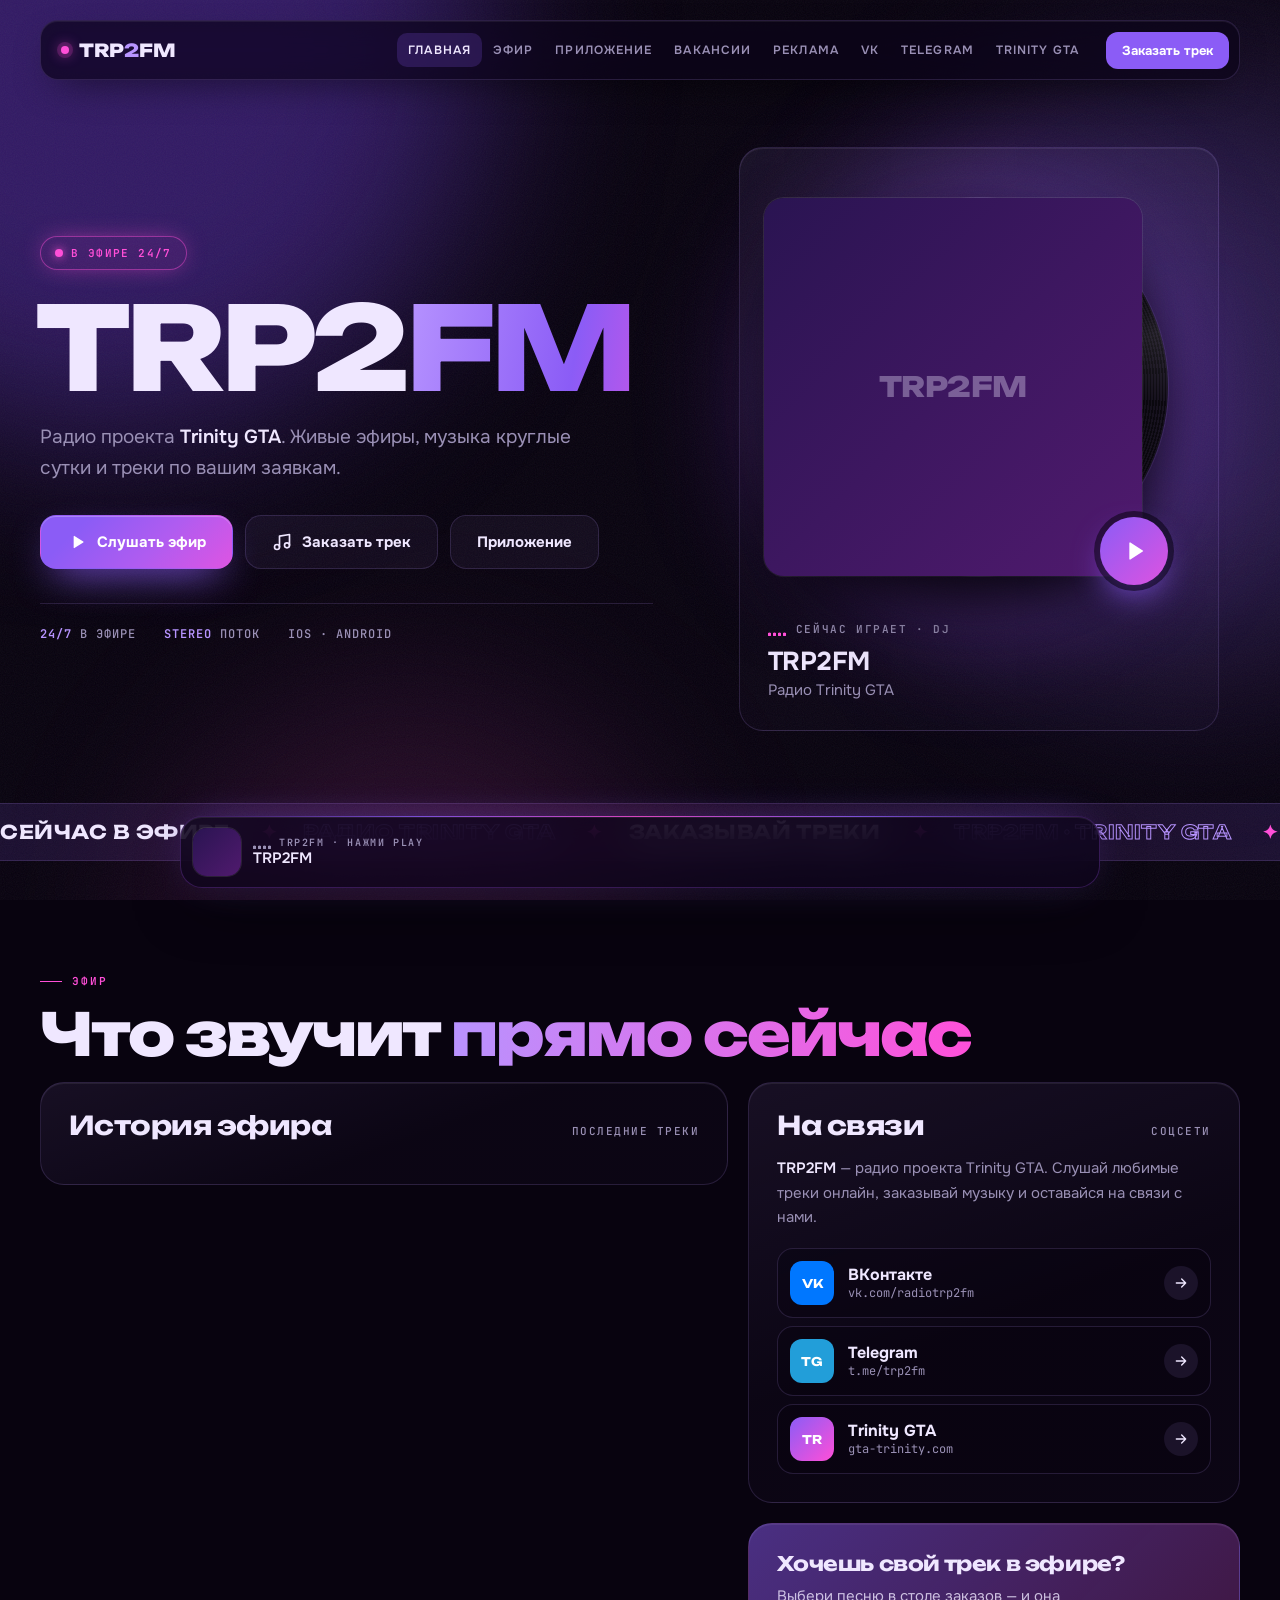
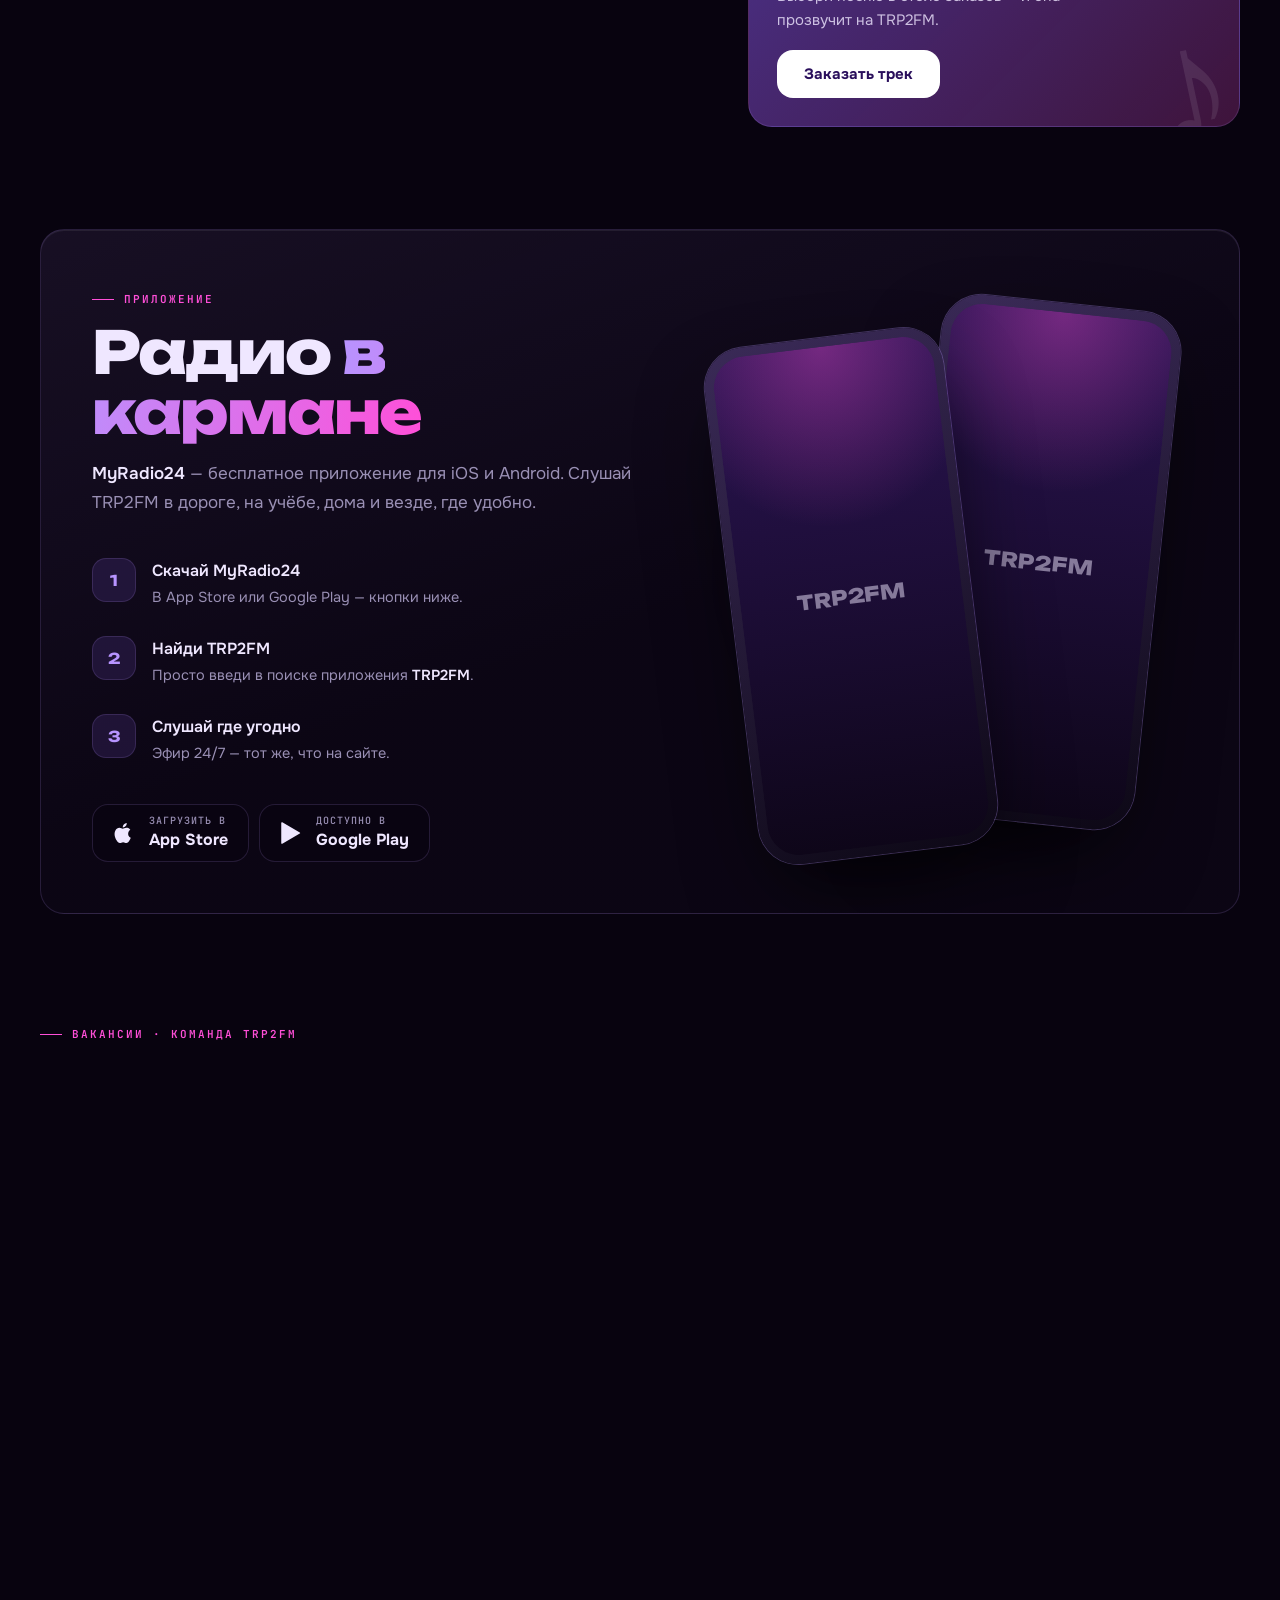
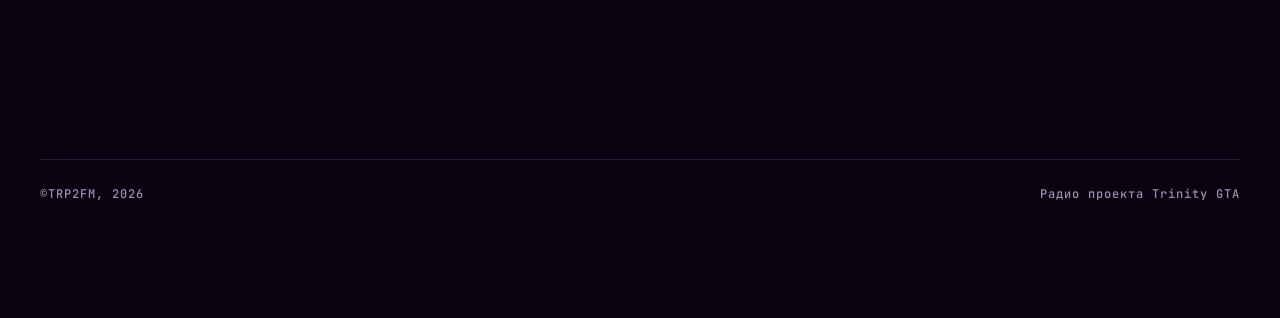
==== commit 1328fc7a: "TRP2FM: fix volume knob, wording, add Telegram direct contact Co-Authored-By: Claude Fable 5.2 <nore" ====
--- a/trp2fm/index.html
+++ b/trp2fm/index.html
@@ -6,7 +6,7 @@
     <meta charset="utf-8">
     <meta name="viewport" content="width=device-width, initial-scale=1, viewport-fit=cover">
     <meta name="theme-color" content="#08030f">
-    <meta name="description" content="Radio TRP2FM — радио сообщества Trinity GTA. Слушай онлайн 24/7, заказывай треки, скачай приложение и стань ведущим.">
+    <meta name="description" content="Radio TRP2FM — радио проекта Trinity GTA. Слушай онлайн 24/7, заказывай треки, скачай приложение и стань ведущим.">
     <link rel="icon" href="/imgs/favicon.jpg">
     <link rel="preconnect" href="https://fonts.googleapis.com">
     <link rel="preconnect" href="https://fonts.gstatic.com" crossorigin>
@@ -396,9 +396,12 @@
         .my_volumediv { position: relative !important; right: auto !important; left: auto !important; top: auto !important; bottom: auto !important; width: 112px; height: 6px; border-radius: 6px;
             background: rgba(168,85,247,.22) !important; cursor: pointer; user-select: none; -webkit-user-select: none; touch-action: none; }
         .my_volumediv::before { content: ""; position: absolute; left: -8px; right: -8px; top: -14px; bottom: -14px; } /* увеличенная зона нажатия */
-        .my_volume { height: 6px; max-width: 100%; border-radius: 6px; background: linear-gradient(90deg, var(--violet), var(--purple-light)) !important; pointer-events: none; }
-        .my_volumecursor { position: absolute !important; top: -5px !important; width: 16px !important; height: 16px !important; margin-left: -6px; border-radius: 50% !important;
-            background: #fff !important; box-shadow: 0 2px 8px rgba(0,0,0,.5), 0 0 0 4px rgba(168,85,247,.25); cursor: pointer; }
+        .my_volume { position: relative; height: 6px; min-width: 0; max-width: 100%; border-radius: 6px; background: linear-gradient(90deg, var(--violet), var(--purple-light)) !important; pointer-events: none; }
+        /* кружок — часть самой полоски заполнения, поэтому всегда стоит на её конце */
+        .my_volume::after { content: ""; position: absolute; right: -8px; top: 50%; width: 16px; height: 16px; margin-top: -8px; border-radius: 50%; background: #fff;
+            box-shadow: 0 2px 8px rgba(0,0,0,.5), 0 0 0 4px rgba(168,85,247,.25); transition: transform .15s; }
+        .my_volumediv:hover .my_volume::after, .my_volumediv.drag .my_volume::after { transform: scale(1.2); }
+        .my_volumecursor { display: none !important; } /* «родной» кружок плеера не двигался за полоской — скрыт */
         .vol-btn { display: none; width: 44px; height: 44px; flex: 0 0 44px; border-radius: 14px; border: 1px solid var(--line); background: var(--glass); color: var(--paper); cursor: pointer; place-items: center; padding: 0; }
         .vol-btn svg { width: 20px; height: 20px; }
         .player.vol-open .vol-btn { border-color: var(--violet-2); background: rgba(139,92,246,.2); }
@@ -441,7 +444,7 @@
             .player.vol-open .show-volume { opacity: 1; visibility: visible; transform: none; transition: opacity .2s, transform .25s var(--ease); }
             .my_volumediv { width: 180px; height: 8px; }
             .my_volume { height: 8px; }
-            .my_volumecursor { top: -6px !important; width: 20px !important; height: 20px !important; margin-left: -8px; }
+            .my_volume::after { width: 22px; height: 22px; margin-top: -11px; right: -11px; }
         }
         @media (prefers-reduced-motion: reduce) {
             html { scroll-behavior: auto; }
@@ -487,7 +490,7 @@
                     </span>
                 </div>
                 <h1 class="word">TRP2<em>FM</em></h1>
-                <p class="tag">Радио сообщества <b>Trinity GTA</b>. Живые эфиры, музыка круглые сутки и треки по вашим заявкам.</p>
+                <p class="tag">Радио проекта <b>Trinity GTA</b>. Живые эфиры, музыка круглые сутки и треки по вашим заявкам.</p>
 
                 <div class="cta">
                     <button class="btn btn-main" type="button" data-play>
@@ -552,7 +555,7 @@
             <div class="side">
                 <div class="card pane rv" style="--d:.08s">
                     <div class="h2row"><h2>На связи</h2><small>соцсети</small></div>
-                    <p class="about"><b>TRP2FM</b> — радио сообщества Trinity GTA. Слушай любимые треки онлайн, заказывай музыку и оставайся на связи с нами.</p>
+                    <p class="about"><b>TRP2FM</b> — радио проекта Trinity GTA. Слушай любимые треки онлайн, заказывай музыку и оставайся на связи с нами.</p>
                     <div class="freqs">
                         <a href="https://vk.com/radiotrp2fm" target="_blank" rel="noopener"><span class="ico" style="--c:#0077ff"><img src="/imgs/vkicon.png" alt="" onerror="this.parentNode.classList.add('noimg'); this.remove()"><b>VK</b></span><span class="t">ВКонтакте<small>vk.com/radiotrp2fm</small></span><span class="ar"><svg viewBox="0 0 24 24" fill="none" stroke="currentColor" stroke-width="2" stroke-linecap="round" stroke-linejoin="round"><path d="M5 12h14M13 6l6 6-6 6"/></svg></span></a>
                         <a href="https://t.me/trp2fm" target="_blank" rel="noopener"><span class="ico" style="--c:#229ed9"><img src="/imgs/telegramicon.png" alt="" onerror="this.parentNode.classList.add('noimg'); this.remove()"><b>TG</b></span><span class="t">Telegram<small>t.me/trp2fm</small></span><span class="ar"><svg viewBox="0 0 24 24" fill="none" stroke="currentColor" stroke-width="2" stroke-linecap="round" stroke-linejoin="round"><path d="M5 12h14M13 6l6 6-6 6"/></svg></span></a>
@@ -614,7 +617,7 @@
                 </div>
                 <div class="warn"><svg viewBox="0 0 24 24" fill="none" stroke="currentColor" stroke-width="2" stroke-linecap="round" stroke-linejoin="round"><path d="M12 9v4M12 17h.01"/><path d="M10.3 3.9 2.4 17.500A2 2 0 0 0 4.100 20.500h15.800a2 2 0 0 0 1.700-3L13.700 3.900a2 2 0 0 0-3.400 0z"/></svg>Заявки без демо-записи рассматриваться не будут</div>
                 <button class="btn btn-main" type="button" data-apply>Заполнить анкету радиоведущего</button>
-                <p class="contact">По всем вопросам — в личные сообщения <a href="https://vk.com/radiotrp2fm" target="_blank" rel="noopener">группы TRP2FM ВКонтакте</a>.</p>
+                <p class="contact">По всем вопросам — в личные сообщения <a href="https://vk.com/radiotrp2fm" target="_blank" rel="noopener">группы TRP2FM ВКонтакте</a> или в <a href="https://t.me/trp2fm?direct" target="_blank" rel="noopener">директ Telegram-канала</a>.</p>
             </div>
             <div class="card rv" style="--d:.08s">
                 <div class="steps-h">Как подать заявку</div>
@@ -627,7 +630,7 @@
         </div>
     </section>
 
-    <footer class="wrap site-footer"><span>&copy;TRP2FM, 2026</span><span>Радио сообщества Trinity GTA</span></footer>
+    <footer class="wrap site-footer"><span>&copy;TRP2FM, 2026</span><span>Радио проекта Trinity GTA</span></footer>
 </div>
 
 <!-- АНКЕТА: отправляется в Google Forms через скрытый iframe, страница не перезагружается -->
@@ -867,6 +870,21 @@
     function setVol(open){ dock.classList.toggle('vol-open', open); volBtn.setAttribute('aria-expanded', String(open)); }
     volBtn.addEventListener('click', function(e){ e.stopPropagation(); setVol(!dock.classList.contains('vol-open')); });
     document.addEventListener('click', function(e){ if (dock.classList.contains('vol-open') && !e.target.closest('.show-volume')) setVol(false); });
+    /* перетаскивание: плеер меняет громкость по клику, поэтому при движении с зажатой кнопкой шлём ему клики */
+    (function(){
+        var bar = null;
+        function clickAt(x){
+            var r = bar.getBoundingClientRect(); x = Math.min(r.right - 1, Math.max(r.left + 1, x));
+            bar.dispatchEvent(new MouseEvent('click', { bubbles: true, cancelable: true, view: window, clientX: x, clientY: r.top + r.height / 2, button: 0 }));
+        }
+        document.addEventListener('mousedown', function(e){
+            var b = e.target.closest && e.target.closest('.my_volumediv');
+            if (!b || e.button !== 0) return;
+            bar = b; bar.classList.add('drag'); if (e.isTrusted) e.preventDefault();
+        });
+        document.addEventListener('mousemove', function(e){ if (bar) clickAt(e.clientX); });
+        document.addEventListener('mouseup', function(){ if (bar) { bar.classList.remove('drag'); bar = null; } });
+    })();
     /* палец → мышь: регулятор громкости плеера рассчитан на мышь, поэтому касания переводим в события мыши */
     (function(){
         var active = null;
